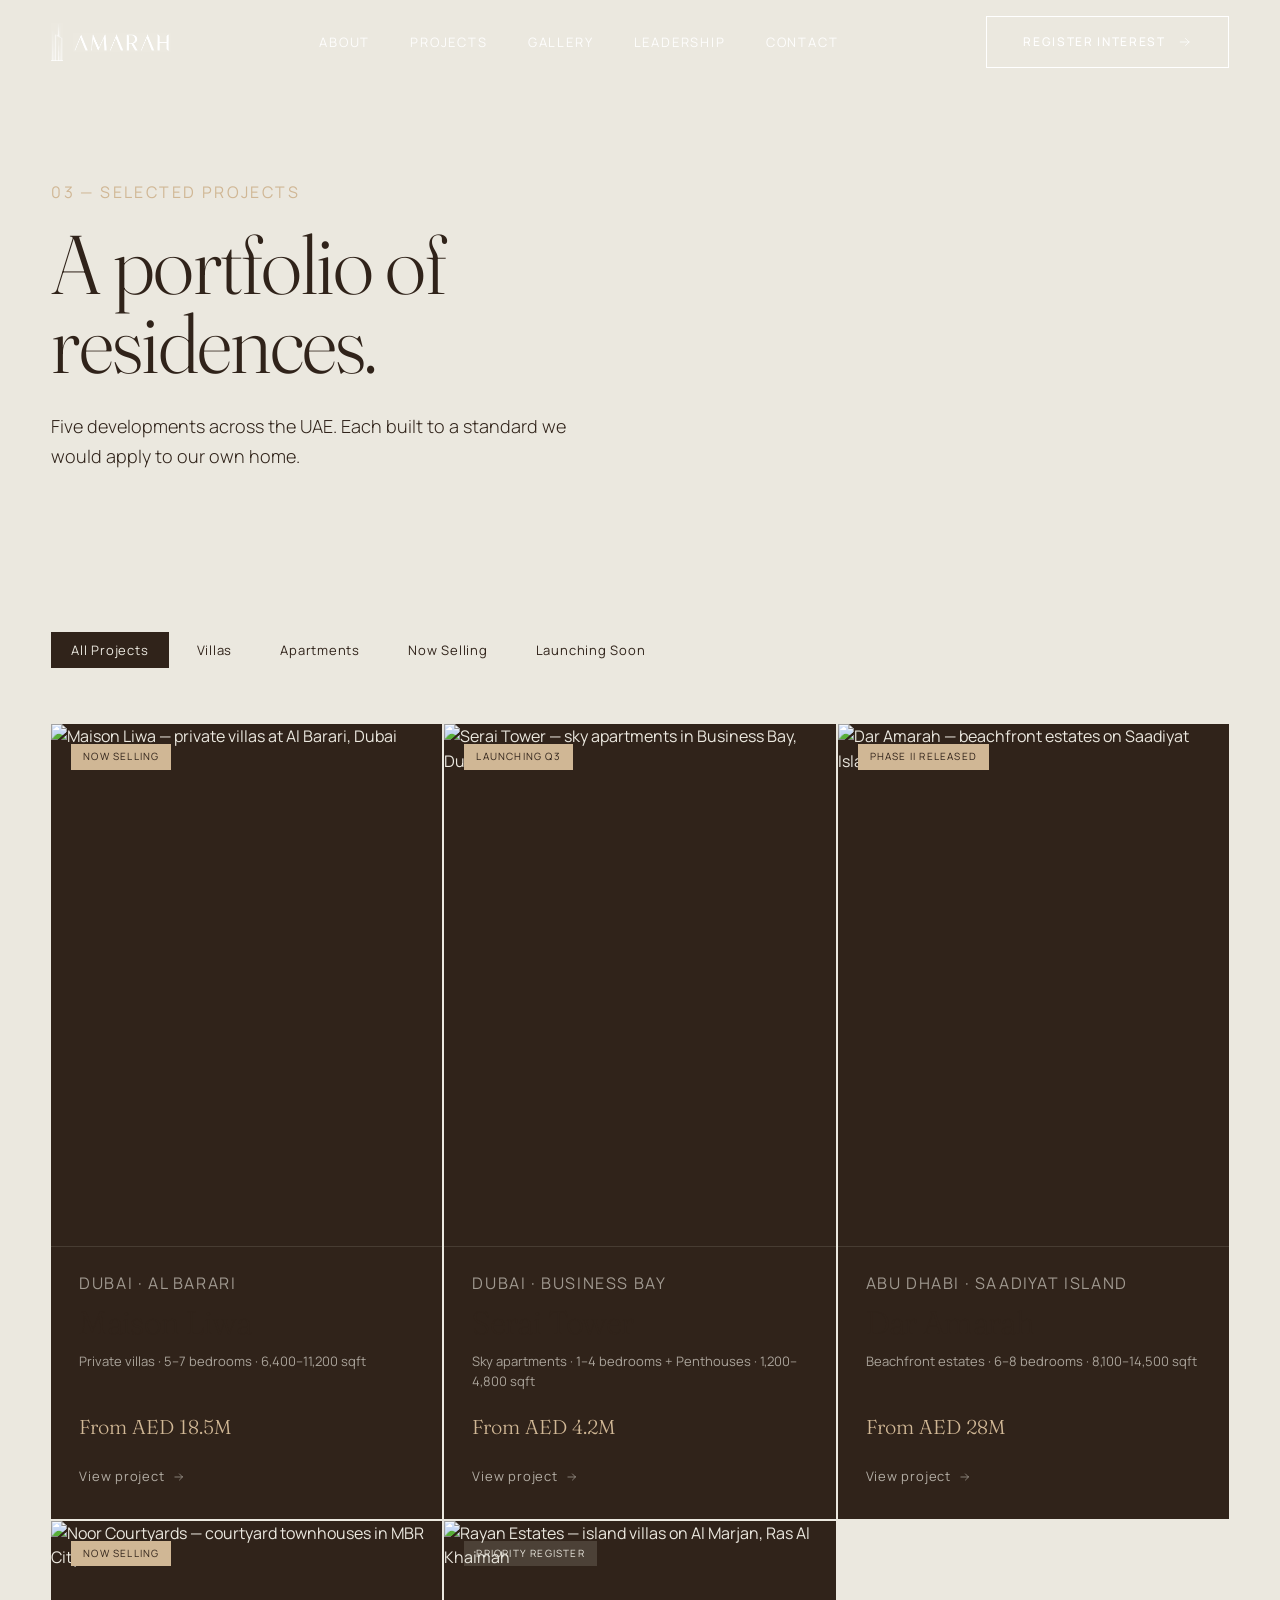
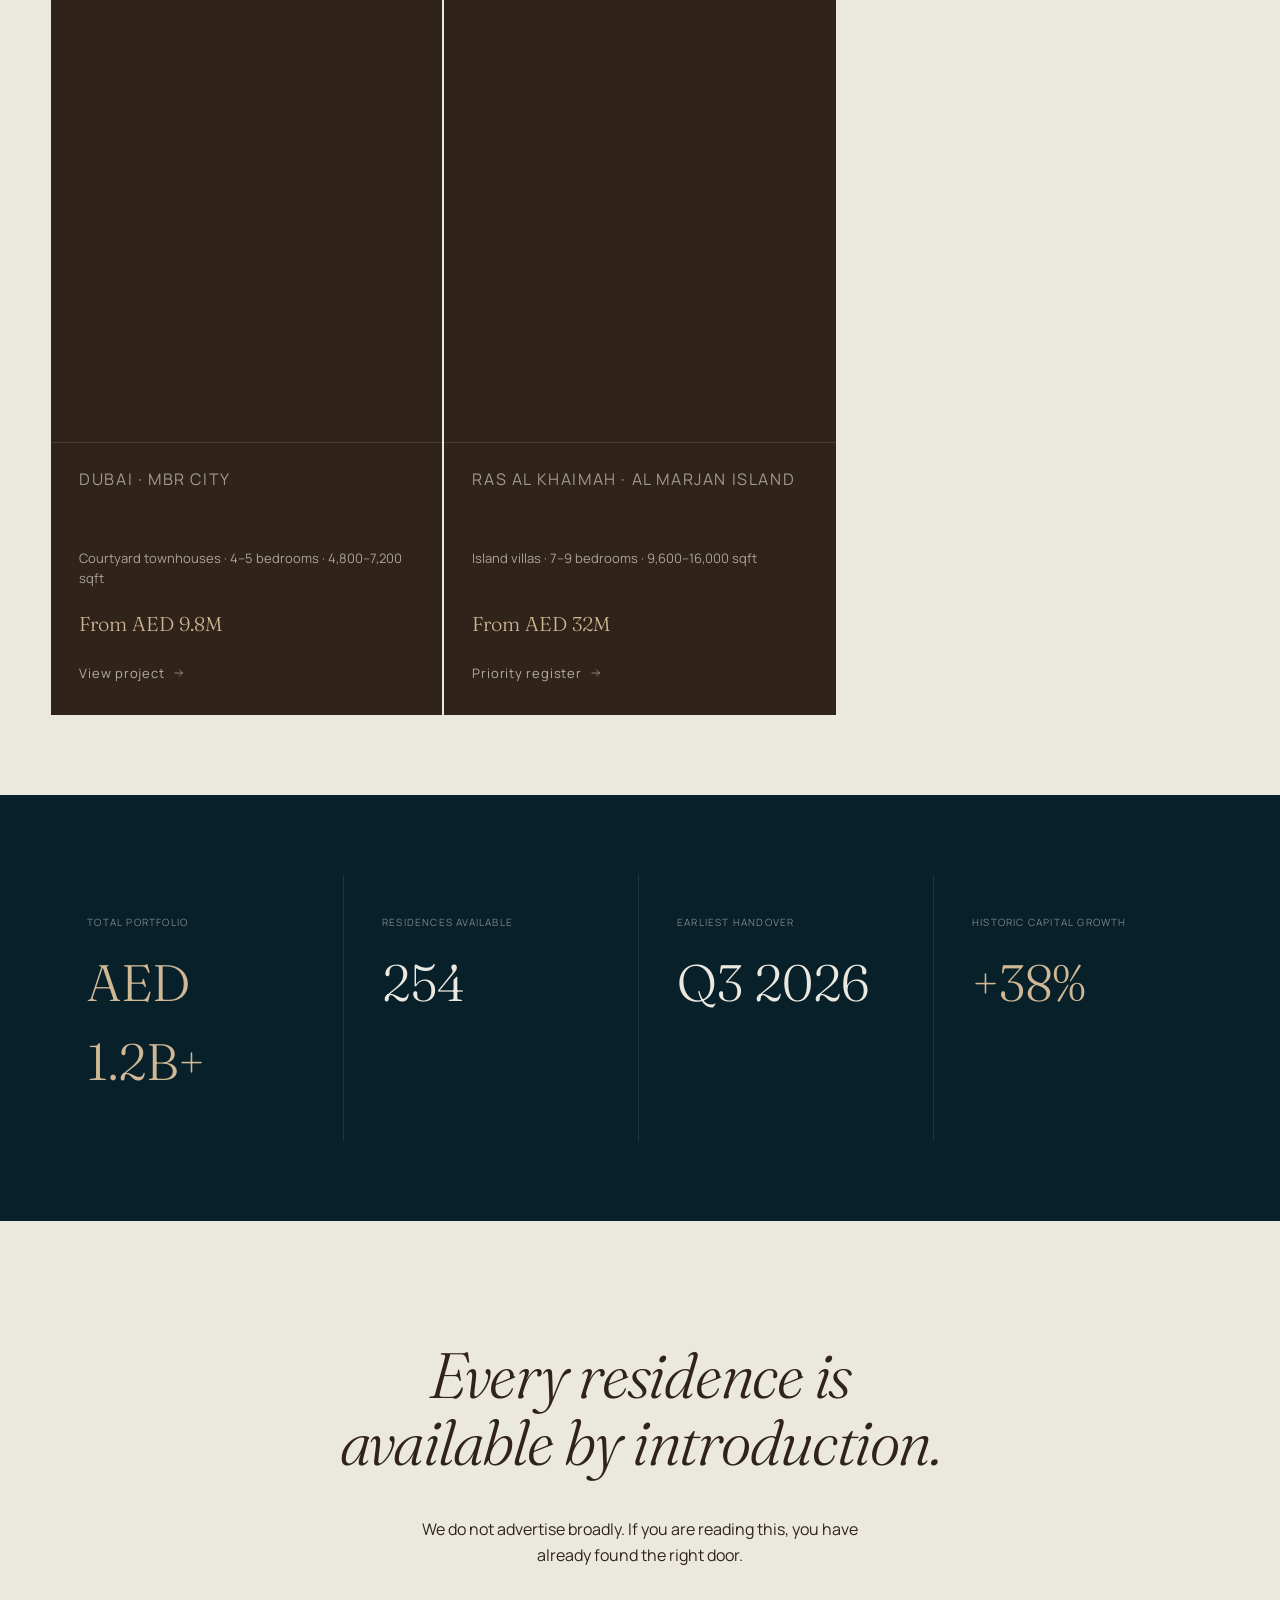
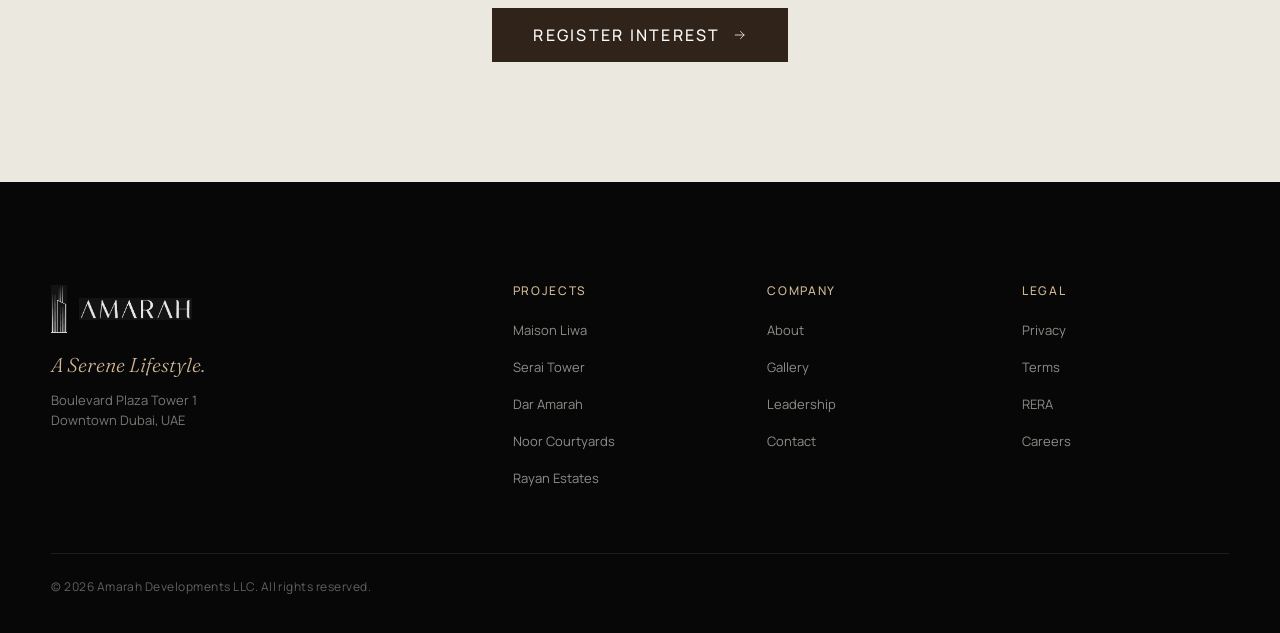
==== projects/index.html @ 8b0f295e "Convert to multi-page site with individual project detail pages - Navigation now links to dedicated " ====
<!doctype html>
<html lang="en">
<head>
<meta charset="utf-8" />
<meta name="viewport" content="width=device-width, initial-scale=1" />
<title>Projects — Amarah Developments | Dubai, UAE</title>
<meta name="description" content="Five landmark residential projects across Dubai, Abu Dhabi, and Ras Al Khaimah. Private villas, sky apartments, beachfront estates." />
<link rel="preconnect" href="https://fonts.googleapis.com">
<link rel="preconnect" href="https://fonts.gstatic.com" crossorigin>
<link href="https://fonts.googleapis.com/css2?family=Fraunces:ital,opsz,wght@0,9..144,300;0,9..144,400;1,9..144,300;1,9..144,400&family=Manrope:wght@300;400;500&display=swap" rel="stylesheet">
<link rel="icon" type="image/png" href="../assets/images/logo/mark.png">
<link rel="stylesheet" href="../css/tokens.css" />
<link rel="stylesheet" href="../css/base.css" />
<link rel="stylesheet" href="../css/components.css" />
<link rel="stylesheet" href="../css/pages.css" />
</head>
<body>

<svg width="0" height="0" style="position:absolute" aria-hidden="true">
  <defs>
    <symbol id="i-arrow" viewBox="0 0 24 24">
      <path fill="none" stroke="currentColor" stroke-width="1.3" stroke-linecap="square" d="M4 12h15M13 6l6 6-6 6"/>
    </symbol>
  </defs>
</svg>

<header class="nav is-scrolled" id="nav">
  <div class="container">
    <a href="../index.html" class="nav__brand" aria-label="Amarah — Home">
      <span class="nav__logo nav__logo--light">
        <img class="nav__logo-mark" src="../assets/images/logo/mark_white.png" alt="" aria-hidden="true">
        <img class="nav__logo-wordmark" src="../assets/images/logo/wordmark_white.png" alt="Amarah">
      </span>
      <span class="nav__logo nav__logo--dark">
        <img class="nav__logo-mark" src="../assets/images/logo/mark.png" alt="" aria-hidden="true">
        <img class="nav__logo-wordmark" src="../assets/images/logo/wordmark.png" alt="Amarah">
      </span>
    </a>
    <nav class="nav__links" aria-label="Primary navigation">
      <a href="../about.html">About</a>
      <a href="../projects/" aria-current="page">Projects</a>
      <a href="../gallery.html">Gallery</a>
      <a href="../leadership.html">Leadership</a>
      <a href="../contact.html">Contact</a>
    </nav>
    <a href="../contact.html" class="btn btn--ghost nav__cta">
      <span>Register Interest</span>
      <svg><use href="#i-arrow"/></svg>
    </a>
    <button class="nav__burger" aria-label="Open menu" aria-expanded="false">
      <span></span><span></span><span></span>
    </button>
    <div class="nav__mobile" aria-hidden="true">
      <a href="../about.html">About</a>
      <a href="../projects/">Projects</a>
      <a href="../gallery.html">Gallery</a>
      <a href="../leadership.html">Leadership</a>
      <a href="../contact.html">Register Interest</a>
    </div>
  </div>
</header>

<!-- Page Hero -->
<section class="page-hero">
  <div class="container">
    <span class="page-hero__eyebrow">03 — Selected Projects</span>
    <h1 class="page-hero__title">A portfolio of<br/>residences.</h1>
    <p class="page-hero__sub">Five developments across the UAE. Each built to a standard we would apply to our own home.</p>
  </div>
</section>

<!-- Projects Grid -->
<section class="projects-list">
  <div class="container">
    <div class="projects-list__filters" role="group" aria-label="Filter projects">
      <button class="projects-list__filter-btn is-active" data-filter="all">All Projects</button>
      <button class="projects-list__filter-btn" data-filter="villa">Villas</button>
      <button class="projects-list__filter-btn" data-filter="apartment">Apartments</button>
      <button class="projects-list__filter-btn" data-filter="selling">Now Selling</button>
      <button class="projects-list__filter-btn" data-filter="launching">Launching Soon</button>
    </div>

    <div class="projects-grid">

      <a href="maison-liwa.html" class="project-thumb" data-type="villa" data-status="selling">
        <div class="project-thumb__media">
          <img src="https://images.unsplash.com/photo-1600596542815-ffad4c1539a9?auto=format&fit=crop&w=800&q=80"
               alt="Maison Liwa — private villas at Al Barari, Dubai" loading="lazy" />
          <div class="project-thumb__status">Now Selling</div>
        </div>
        <div class="project-thumb__body">
          <p class="project-thumb__location">Dubai · Al Barari</p>
          <h2 class="project-thumb__name">Maison Liwa</h2>
          <p class="project-thumb__type">Private villas · 5–7 bedrooms · 6,400–11,200 sqft</p>
          <p class="project-thumb__from">From AED 18.5M</p>
          <span class="project-thumb__link">View project <svg width="12" height="12"><use href="#i-arrow"/></svg></span>
        </div>
      </a>

      <a href="serai-tower.html" class="project-thumb" data-type="apartment" data-status="launching">
        <div class="project-thumb__media">
          <img src="https://images.unsplash.com/photo-1545324418-cc1a3fa10c00?auto=format&fit=crop&w=800&q=80"
               alt="Serai Tower — sky apartments in Business Bay, Dubai" loading="lazy" />
          <div class="project-thumb__status">Launching Q3</div>
        </div>
        <div class="project-thumb__body">
          <p class="project-thumb__location">Dubai · Business Bay</p>
          <h2 class="project-thumb__name">Serai Tower</h2>
          <p class="project-thumb__type">Sky apartments · 1–4 bedrooms + Penthouses · 1,200–4,800 sqft</p>
          <p class="project-thumb__from">From AED 4.2M</p>
          <span class="project-thumb__link">View project <svg width="12" height="12"><use href="#i-arrow"/></svg></span>
        </div>
      </a>

      <a href="dar-amarah.html" class="project-thumb" data-type="villa" data-status="selling">
        <div class="project-thumb__media">
          <img src="https://images.unsplash.com/photo-1613490493576-7fde63acd811?auto=format&fit=crop&w=800&q=80"
               alt="Dar Amarah — beachfront estates on Saadiyat Island, Abu Dhabi" loading="lazy" />
          <div class="project-thumb__status">Phase II Released</div>
        </div>
        <div class="project-thumb__body">
          <p class="project-thumb__location">Abu Dhabi · Saadiyat Island</p>
          <h2 class="project-thumb__name">Dar Amarah</h2>
          <p class="project-thumb__type">Beachfront estates · 6–8 bedrooms · 8,100–14,500 sqft</p>
          <p class="project-thumb__from">From AED 28M</p>
          <span class="project-thumb__link">View project <svg width="12" height="12"><use href="#i-arrow"/></svg></span>
        </div>
      </a>

      <a href="noor-courtyards.html" class="project-thumb" data-type="villa" data-status="selling">
        <div class="project-thumb__media">
          <img src="https://images.unsplash.com/photo-1600607687939-ce8a6c25118c?auto=format&fit=crop&w=800&q=80"
               alt="Noor Courtyards — courtyard townhouses in MBR City, Dubai" loading="lazy" />
          <div class="project-thumb__status">Now Selling</div>
        </div>
        <div class="project-thumb__body">
          <p class="project-thumb__location">Dubai · MBR City</p>
          <h2 class="project-thumb__name">Noor Courtyards</h2>
          <p class="project-thumb__type">Courtyard townhouses · 4–5 bedrooms · 4,800–7,200 sqft</p>
          <p class="project-thumb__from">From AED 9.8M</p>
          <span class="project-thumb__link">View project <svg width="12" height="12"><use href="#i-arrow"/></svg></span>
        </div>
      </a>

      <a href="rayan-estates.html" class="project-thumb" data-type="villa" data-status="launching">
        <div class="project-thumb__media">
          <img src="https://images.unsplash.com/photo-1582268611958-ebfd161ef9cf?auto=format&fit=crop&w=800&q=80"
               alt="Rayan Estates — island villas on Al Marjan, Ras Al Khaimah" loading="lazy" />
          <div class="project-thumb__status coming-soon">Priority Register</div>
        </div>
        <div class="project-thumb__body">
          <p class="project-thumb__location">Ras Al Khaimah · Al Marjan Island</p>
          <h2 class="project-thumb__name">Rayan Estates</h2>
          <p class="project-thumb__type">Island villas · 7–9 bedrooms · 9,600–16,000 sqft</p>
          <p class="project-thumb__from">From AED 32M</p>
          <span class="project-thumb__link">Priority register <svg width="12" height="12"><use href="#i-arrow"/></svg></span>
        </div>
      </a>

    </div>
  </div>
</section>

<!-- Metrics band -->
<section style="background:var(--amr-midnight-tide);padding:80px 0;color:var(--amr-chalk-dust);">
  <div class="container">
    <div style="display:grid;grid-template-columns:repeat(4,1fr);gap:2px;">
      <div style="padding:40px 36px;border-right:1px solid rgba(235,232,223,.1);">
        <div style="font-family:var(--font-sans);font-size:10px;letter-spacing:.12em;text-transform:uppercase;opacity:.5;margin-bottom:12px;">Total portfolio</div>
        <div style="font-family:var(--font-display);font-size:clamp(2.4rem,4vw,3.6rem);font-weight:300;color:var(--amr-ivory-husk);font-feature-settings:'ss01'">AED 1.2B+</div>
      </div>
      <div style="padding:40px 36px;border-right:1px solid rgba(235,232,223,.1);">
        <div style="font-family:var(--font-sans);font-size:10px;letter-spacing:.12em;text-transform:uppercase;opacity:.5;margin-bottom:12px;">Residences available</div>
        <div style="font-family:var(--font-display);font-size:clamp(2.4rem,4vw,3.6rem);font-weight:300;font-feature-settings:'ss01'">254</div>
      </div>
      <div style="padding:40px 36px;border-right:1px solid rgba(235,232,223,.1);">
        <div style="font-family:var(--font-sans);font-size:10px;letter-spacing:.12em;text-transform:uppercase;opacity:.5;margin-bottom:12px;">Earliest handover</div>
        <div style="font-family:var(--font-display);font-size:clamp(2.4rem,4vw,3.6rem);font-weight:300;font-feature-settings:'ss01'">Q3 2026</div>
      </div>
      <div style="padding:40px 36px;">
        <div style="font-family:var(--font-sans);font-size:10px;letter-spacing:.12em;text-transform:uppercase;opacity:.5;margin-bottom:12px;">Historic capital growth</div>
        <div style="font-family:var(--font-display);font-size:clamp(2.4rem,4vw,3.6rem);font-weight:300;color:var(--amr-ivory-husk);font-feature-settings:'ss01'">+38%</div>
      </div>
    </div>
  </div>
</section>

<!-- CTA -->
<section class="project-cta-band">
  <div class="container">
    <h2>Every residence is<br/>available by introduction.</h2>
    <p>We do not advertise broadly. If you are reading this, you have already found the right door.</p>
    <a href="../contact.html" class="btn btn--primary">
      <span>Register Interest</span>
      <svg><use href="#i-arrow"/></svg>
    </a>
  </div>
</section>

<footer class="footer">
  <div class="container">
    <div class="footer__grid footer__grid--multi">
      <div class="footer__brand-col">
        <div class="footer__brand">
          <a href="../index.html" aria-label="Amarah — Home">
            <span class="footer__logo-lockup">
              <img class="footer__logo-mark" src="../assets/images/logo/mark_white.png" alt="" aria-hidden="true">
              <img class="footer__logo-wordmark" src="../assets/images/logo/wordmark_white.png" alt="Amarah">
            </span>
          </a>
        </div>
        <p class="footer__tag">A Serene Lifestyle.</p>
        <p class="footer__addr">Boulevard Plaza Tower 1<br>Downtown Dubai, UAE</p>
      </div>
      <div class="footer__links-col">
        <h4>Projects</h4>
        <ul>
          <li><a href="maison-liwa.html">Maison Liwa</a></li>
          <li><a href="serai-tower.html">Serai Tower</a></li>
          <li><a href="dar-amarah.html">Dar Amarah</a></li>
          <li><a href="noor-courtyards.html">Noor Courtyards</a></li>
          <li><a href="rayan-estates.html">Rayan Estates</a></li>
        </ul>
      </div>
      <div class="footer__links-col">
        <h4>Company</h4>
        <ul>
          <li><a href="../about.html">About</a></li>
          <li><a href="../gallery.html">Gallery</a></li>
          <li><a href="../leadership.html">Leadership</a></li>
          <li><a href="../contact.html">Contact</a></li>
        </ul>
      </div>
      <div class="footer__links-col">
        <h4>Legal</h4>
        <ul>
          <li><a href="#">Privacy</a></li>
          <li><a href="#">Terms</a></li>
          <li><a href="#">RERA</a></li>
          <li><a href="#">Careers</a></li>
        </ul>
      </div>
    </div>
    <div class="footer__base">
      <span>© <span data-year></span> Amarah Developments LLC. All rights reserved.</span>
    </div>
  </div>
</footer>

<script src="../js/main.js"></script>
<script>
  // Projects filter
  const filterBtns = document.querySelectorAll('.projects-list__filter-btn');
  const thumbs = document.querySelectorAll('.project-thumb');
  filterBtns.forEach(btn => {
    btn.addEventListener('click', () => {
      filterBtns.forEach(b => b.classList.remove('is-active'));
      btn.classList.add('is-active');
      const f = btn.dataset.filter;
      thumbs.forEach(t => {
        if (f === 'all') { t.style.display = ''; return; }
        const match = t.dataset.type === f || t.dataset.status === f;
        t.style.display = match ? '' : 'none';
      });
    });
  });
  // Read URL params on load
  const params = new URLSearchParams(window.location.search);
  if (params.has('type') || params.has('project')) {
    const activeBtn = document.querySelector('[data-filter="all"]');
    if (activeBtn) activeBtn.classList.remove('is-active');
  }
</script>
</body>
</html>
---- css/tokens.css ----
/* =========================================================
   AMARAH — Design Tokens
   Source of truth: Brand Identity D2
   ========================================================= */

:root {
  /* ---------- Brand Colors (Primary Palette) ---------- */
  --amr-chalk-dust:   #ebe8df; /* soft cream */
  --amr-burnt-bark:   #30231a; /* deep earthy brown */
  --amr-ivory-husk:   #d0b795; /* warm champagne gold */

  /* ---------- Brand Colors (Secondary Palette) ---------- */
  --amr-midnight-tide:#08202a; /* deep teal-navy */
  --amr-obsidian:     #070707; /* near black */
  --amr-ivory-veil:   #fcfcfc; /* page white */

  /* ---------- Semantic ---------- */
  --color-bg:         var(--amr-ivory-veil);
  --color-bg-alt:     var(--amr-chalk-dust);
  --color-surface:    #ffffff;
  --color-ink:        var(--amr-burnt-bark);
  --color-ink-soft:   #5a483d;
  --color-ink-mute:   #8a7a6e;
  --color-accent:     var(--amr-ivory-husk);
  --color-accent-dk:  #a8906c;
  --color-deep:       var(--amr-midnight-tide);
  --color-line:       rgba(48, 35, 26, 0.12);
  --color-line-soft:  rgba(48, 35, 26, 0.06);

  /* ---------- Typography ---------- */
  --font-display: "Fraunces", Georgia, serif;
  --font-sans:    "Manrope", -apple-system, BlinkMacSystemFont, "Segoe UI", sans-serif;
  --font-mono:    "JetBrains Mono", ui-monospace, monospace;

  /* Scale (Major Third — 1.250) */
  --fs-12:  0.75rem;
  --fs-13:  0.8125rem;
  --fs-14:  0.875rem;
  --fs-16:  1rem;
  --fs-18:  1.125rem;
  --fs-20:  1.25rem;
  --fs-24:  1.5rem;
  --fs-28:  1.75rem;
  --fs-32:  2rem;
  --fs-40:  2.5rem;
  --fs-48:  3rem;
  --fs-56:  3.5rem;
  --fs-64:  4rem;
  --fs-80:  5rem;
  --fs-96:  6rem;
  --fs-112: 7rem;

  /* Weights */
  --fw-light: 300;
  --fw-regular: 400;
  --fw-medium: 500;
  --fw-semibold: 600;
  --fw-bold: 700;

  /* Line heights */
  --lh-tight: 1.05;
  --lh-snug:  1.2;
  --lh-base:  1.55;
  --lh-loose: 1.75;

  /* Letter spacing */
  --ls-tight: -0.02em;
  --ls-base: 0;
  --ls-wide: 0.04em;
  --ls-wider: 0.14em;
  --ls-widest: 0.22em;

  /* ---------- Spacing (8px grid) ---------- */
  --sp-1:  4px;
  --sp-2:  8px;
  --sp-3:  12px;
  --sp-4:  16px;
  --sp-5:  24px;
  --sp-6:  32px;
  --sp-7:  40px;
  --sp-8:  48px;
  --sp-9:  64px;
  --sp-10: 80px;
  --sp-11: 96px;
  --sp-12: 128px;
  --sp-13: 160px;
  --sp-14: 200px;

  /* ---------- Layout ---------- */
  --container-max: 1440px;
  --container-pad: clamp(24px, 4vw, 64px);
  --nav-h: 84px;

  /* ---------- Radii ---------- */
  --r-0: 0;
  --r-1: 2px;
  --r-2: 4px;
  --r-3: 8px;
  --r-pill: 999px;

  /* ---------- Shadows ---------- */
  --shadow-xs: 0 1px 2px rgba(8, 32, 42, 0.04);
  --shadow-sm: 0 2px 10px rgba(8, 32, 42, 0.06);
  --shadow-md: 0 10px 30px rgba(8, 32, 42, 0.08);
  --shadow-lg: 0 24px 60px rgba(8, 32, 42, 0.12);

  /* ---------- Motion ---------- */
  --ease-out-expo: cubic-bezier(0.16, 1, 0.3, 1);
  --ease-in-out:   cubic-bezier(0.65, 0, 0.35, 1);
  --dur-1: 180ms;
  --dur-2: 320ms;
  --dur-3: 520ms;
  --dur-4: 800ms;
  --dur-5: 1200ms;
}
---- css/base.css ----
/* =========================================================
   AMARAH — Base & Typography
   ========================================================= */

*,
*::before,
*::after {
  box-sizing: border-box;
}

html {
  -webkit-text-size-adjust: 100%;
  -moz-text-size-adjust: 100%;
  text-size-adjust: 100%;
  scroll-behavior: smooth;
}

@media (prefers-reduced-motion: reduce) {
  html { scroll-behavior: auto; }
  *, *::before, *::after {
    animation-duration: 0.01ms !important;
    animation-iteration-count: 1 !important;
    transition-duration: 0.01ms !important;
    scroll-behavior: auto !important;
  }
}

body {
  margin: 0;
  font-family: var(--font-sans);
  font-weight: var(--fw-regular);
  font-size: var(--fs-16);
  line-height: var(--lh-base);
  color: var(--color-ink);
  background: var(--color-bg);
  -webkit-font-smoothing: antialiased;
  -moz-osx-font-smoothing: grayscale;
  text-rendering: optimizeLegibility;
  overflow-x: hidden;
}

img, svg, video {
  display: block;
  max-width: 100%;
  height: auto;
}

button {
  font: inherit;
  color: inherit;
  background: none;
  border: 0;
  cursor: pointer;
}

a {
  color: inherit;
  text-decoration: none;
  transition: color var(--dur-1) var(--ease-out-expo);
}

ul, ol {
  margin: 0;
  padding: 0;
  list-style: none;
}

p { margin: 0 0 1em; }
p:last-child { margin-bottom: 0; }

/* ---------- Headings ---------- */
h1, h2, h3, h4, h5, h6 {
  margin: 0;
  font-family: var(--font-display);
  font-weight: var(--fw-light);
  line-height: var(--lh-tight);
  letter-spacing: var(--ls-tight);
  color: var(--color-ink);
}

.display-1 {
  font-size: clamp(var(--fs-56), 9vw, var(--fs-112));
  font-weight: var(--fw-light);
  letter-spacing: -0.025em;
}
.display-2 {
  font-size: clamp(var(--fs-40), 6vw, var(--fs-80));
  font-weight: var(--fw-light);
}
.display-3 {
  font-size: clamp(var(--fs-32), 4.5vw, var(--fs-56));
}
.display-4 {
  font-size: clamp(var(--fs-24), 3vw, var(--fs-40));
}

/* ---------- Eyebrow ---------- */
.eyebrow {
  display: inline-flex;
  align-items: center;
  gap: 12px;
  font-family: var(--font-sans);
  font-size: var(--fs-12);
  font-weight: var(--fw-medium);
  line-height: 1;
  text-transform: uppercase;
  letter-spacing: var(--ls-widest);
  color: var(--color-ink-soft);
}
.eyebrow::before {
  content: "";
  width: 36px;
  height: 1px;
  background: var(--color-accent-dk);
}

/* ---------- Lead paragraph ---------- */
.lead {
  font-size: clamp(var(--fs-16), 1.4vw, var(--fs-20));
  line-height: var(--lh-loose);
  color: var(--color-ink-soft);
  max-width: 60ch;
}

/* ---------- Container & sections ---------- */
.container {
  width: 100%;
  max-width: var(--container-max);
  margin: 0 auto;
  padding-inline: var(--container-pad);
}

section {
  position: relative;
}

.section-pad {
  padding-block: clamp(80px, 10vw, 160px);
}
.section-pad-sm {
  padding-block: clamp(56px, 6vw, 96px);
}

/* ---------- Utility ---------- */
.sr-only {
  position: absolute;
  width: 1px; height: 1px;
  padding: 0; margin: -1px;
  overflow: hidden; clip: rect(0 0 0 0);
  white-space: nowrap; border: 0;
}

.text-center { text-align: center; }
.hidden { display: none !important; }

::selection {
  background: var(--amr-burnt-bark);
  color: var(--amr-ivory-veil);
}

/* ---------- Reveal on scroll ---------- */
[data-reveal] {
  opacity: 0;
  transform: translateY(32px);
  transition: opacity var(--dur-4) var(--ease-out-expo),
              transform var(--dur-4) var(--ease-out-expo);
}
[data-reveal].is-revealed {
  opacity: 1;
  transform: translateY(0);
}
[data-reveal][data-delay="1"] { transition-delay: 80ms; }
[data-reveal][data-delay="2"] { transition-delay: 160ms; }
[data-reveal][data-delay="3"] { transition-delay: 240ms; }
[data-reveal][data-delay="4"] { transition-delay: 320ms; }
---- css/components.css ----
/* =========================================================
   AMARAH — Components
   ========================================================= */

/* ---------- Top announcement strip ---------- */
.top-strip {
  background: var(--amr-midnight-tide);
  color: var(--amr-chalk-dust);
  font-size: var(--fs-12);
  letter-spacing: var(--ls-wider);
  text-transform: uppercase;
}
.top-strip .container {
  display: flex;
  align-items: center;
  justify-content: space-between;
  height: 36px;
}
.top-strip a { color: inherit; opacity: 0.85; }
.top-strip a:hover { opacity: 1; }
.top-strip__links { display: flex; gap: 28px; }

/* ---------- Navigation ---------- */
.nav {
  position: fixed;
  inset: 0 0 auto 0;
  z-index: 100;
  background: transparent;
  transition: background var(--dur-2) var(--ease-out-expo),
              box-shadow var(--dur-2) var(--ease-out-expo),
              color var(--dur-2) var(--ease-out-expo),
              border-color var(--dur-2) var(--ease-out-expo);
  border-bottom: 1px solid transparent;
  color: #ffffff;
}
.nav .container {
  display: flex;
  align-items: center;
  justify-content: space-between;
  height: var(--nav-h);
  gap: 40px;
}
.nav__brand {
  display: flex;
  align-items: center;
  gap: 14px;
  color: inherit;
}
.nav__logo {
  display: flex;
  align-items: center;
  gap: 10px;
}
.nav__logo-mark {
  height: 38px;
  width: auto;
}
.nav__logo-wordmark {
  height: 19px;
  width: auto;
}
.nav__logo--dark  { display: none; }
.nav__logo--light { display: flex; }
.nav.is-scrolled .nav__logo--light { display: none; }
.nav.is-scrolled .nav__logo--dark  { display: flex; }
.nav__links {
  display: flex;
  gap: 40px;
  align-items: center;
  font-size: var(--fs-13);
  letter-spacing: var(--ls-wider);
  text-transform: uppercase;
}
.nav__links a {
  position: relative;
  padding: 8px 0;
  opacity: 0.92;
}
.nav__links a::after {
  content: "";
  position: absolute;
  left: 0; right: 100%;
  bottom: 0;
  height: 1px;
  background: currentColor;
  transition: right var(--dur-2) var(--ease-out-expo);
}
.nav__links a:hover { opacity: 1; }
.nav__links a:hover::after { right: 0; }
.nav__cta {
  display: inline-flex;
  align-items: center;
  gap: 10px;
}

/* Scrolled nav state */
.nav.is-scrolled {
  background: rgba(252, 252, 252, 0.96);
  backdrop-filter: saturate(140%) blur(14px);
  -webkit-backdrop-filter: saturate(140%) blur(14px);
  color: var(--color-ink);
  border-bottom-color: var(--color-line);
  box-shadow: var(--shadow-xs);
}

/* Mobile menu panel is hidden on desktop */
.nav__mobile { display: none; }

/* Mobile nav toggle */
.nav__burger {
  display: none;
  width: 44px;
  height: 44px;
  position: relative;
}
.nav__burger span {
  position: absolute;
  left: 10px; right: 10px;
  height: 1px;
  background: currentColor;
  transition: transform var(--dur-2) var(--ease-out-expo),
              opacity var(--dur-1);
}
.nav__burger span:nth-child(1) { top: 16px; }
.nav__burger span:nth-child(2) { top: 22px; }
.nav__burger span:nth-child(3) { top: 28px; }
.nav.is-open .nav__burger span:nth-child(1) { transform: translateY(6px) rotate(45deg); }
.nav.is-open .nav__burger span:nth-child(2) { opacity: 0; }
.nav.is-open .nav__burger span:nth-child(3) { transform: translateY(-6px) rotate(-45deg); }

/* ---------- Buttons ---------- */
.btn {
  display: inline-flex;
  align-items: center;
  justify-content: center;
  gap: 12px;
  padding: 18px 36px;
  font-family: var(--font-sans);
  font-size: var(--fs-12);
  font-weight: var(--fw-medium);
  letter-spacing: var(--ls-wider);
  text-transform: uppercase;
  line-height: 1;
  border: 1px solid transparent;
  border-radius: var(--r-0);
  cursor: pointer;
  transition: all var(--dur-2) var(--ease-out-expo);
  white-space: nowrap;
}
.btn svg { width: 14px; height: 14px; transition: transform var(--dur-2) var(--ease-out-expo); }
.btn:hover svg { transform: translateX(4px); }

.btn--primary {
  background: var(--color-ink);
  color: var(--amr-ivory-veil);
  border-color: var(--color-ink);
}
.btn--primary:hover {
  background: var(--amr-midnight-tide);
  border-color: var(--amr-midnight-tide);
}

.btn--ghost {
  background: transparent;
  color: currentColor;
  border-color: currentColor;
}
.btn--ghost:hover {
  background: currentColor;
}
.btn--ghost:hover span { color: var(--color-bg); }
.btn--ghost:hover svg { color: var(--color-bg); }

.btn--link {
  padding: 0;
  background: transparent;
  color: var(--color-ink);
  border: 0;
  border-bottom: 1px solid var(--color-accent-dk);
  padding-bottom: 8px;
  border-radius: 0;
}
.btn--link:hover { color: var(--color-accent-dk); }

/* ---------- Section header ---------- */
.section-header {
  display: grid;
  grid-template-columns: 1fr;
  gap: 24px;
  max-width: 980px;
  margin-bottom: clamp(48px, 6vw, 96px);
}
.section-header__title {
  font-family: var(--font-display);
  font-size: clamp(var(--fs-40), 5vw, var(--fs-80));
  font-weight: var(--fw-light);
  line-height: 1.02;
  letter-spacing: -0.02em;
  margin-top: 12px;
}
.section-header__title em {
  font-style: italic;
  font-weight: var(--fw-light);
  color: var(--color-accent-dk);
}

/* ---------- Cards ---------- */
.card {
  position: relative;
  background: var(--color-surface);
  overflow: hidden;
  transition: transform var(--dur-3) var(--ease-out-expo);
}
.card__media {
  position: relative;
  overflow: hidden;
  aspect-ratio: 4 / 5;
}
.card__media img {
  width: 100%;
  height: 100%;
  object-fit: cover;
  transition: transform var(--dur-5) var(--ease-out-expo);
}
.card:hover .card__media img { transform: scale(1.05); }
.card__body {
  padding: 32px 0 0;
}
.card__eyebrow {
  font-size: var(--fs-12);
  text-transform: uppercase;
  letter-spacing: var(--ls-wider);
  color: var(--color-ink-mute);
  margin-bottom: 12px;
}
.card__title {
  font-family: var(--font-display);
  font-size: var(--fs-32);
  font-weight: var(--fw-light);
  line-height: 1.1;
  margin-bottom: 12px;
}
.card__desc {
  color: var(--color-ink-soft);
  font-size: var(--fs-14);
  line-height: var(--lh-loose);
  margin-bottom: 20px;
}
.card__link {
  display: inline-flex;
  align-items: center;
  gap: 10px;
  font-size: var(--fs-12);
  letter-spacing: var(--ls-wider);
  text-transform: uppercase;
  color: var(--color-ink);
  padding-bottom: 4px;
  border-bottom: 1px solid var(--color-accent-dk);
}
.card__link svg {
  width: 12px; height: 12px;
  transition: transform var(--dur-2) var(--ease-out-expo);
}
.card:hover .card__link svg { transform: translateX(4px); }

/* ---------- Form controls ---------- */
.field {
  display: flex;
  flex-direction: column;
  gap: 8px;
}
.field label {
  font-size: var(--fs-12);
  letter-spacing: var(--ls-wider);
  text-transform: uppercase;
  color: var(--color-ink-soft);
}
.field input,
.field select,
.field textarea {
  width: 100%;
  padding: 16px 0;
  font-family: var(--font-sans);
  font-size: var(--fs-16);
  color: var(--color-ink);
  background: transparent;
  border: 0;
  border-bottom: 1px solid var(--color-line);
  border-radius: 0;
  outline: none;
  transition: border-color var(--dur-1);
}
.field input:focus,
.field select:focus,
.field textarea:focus { border-bottom-color: var(--color-ink); }
.field textarea { resize: vertical; min-height: 120px; }

/* ---------- Divider ---------- */
.divider {
  height: 1px;
  width: 100%;
  background: var(--color-line);
  border: 0;
  margin: 0;
}

/* ---------- Subtle number marker ---------- */
.num {
  font-family: var(--font-display);
  font-size: var(--fs-14);
  font-style: italic;
  color: var(--color-accent-dk);
  margin-right: 8px;
}
---- css/pages.css ----
/* =========================================================
   AMARAH — Page Sections
   ========================================================= */

/* ---------- Section label ("01 — About" treatment) ---------- */
.section-label {
  display: inline-block;
  font-family: var(--font-sans);
  font-size: var(--fs-12);
  font-weight: var(--fw-medium);
  letter-spacing: var(--ls-widest);
  text-transform: uppercase;
  color: var(--color-ink-mute);
  margin-bottom: 28px;
}

/* ---------- HERO ---------- */
.hero {
  position: relative;
  height: 100vh;
  min-height: 640px;
  color: #ffffff;
  /* overflow: visible so the filter dropdowns can escape below the hero */
  isolation: isolate;
}
.hero__media {
  position: absolute;
  inset: 0;
  z-index: -2;
  overflow: hidden; /* contains the heroZoom scale animation */
}
.hero__media img {
  width: 100%;
  height: 100%;
  object-fit: cover;
  object-position: center 55%;
  animation: heroZoom 18s ease-out forwards;
}
@keyframes heroZoom {
  from { transform: scale(1.05); }
  to   { transform: scale(1.0); }
}
.hero__scrim {
  position: absolute;
  inset: 0;
  z-index: -1;
  background:
    linear-gradient(100deg,
      rgba(7, 7, 7, 0.82) 0%,
      rgba(7, 7, 7, 0.55) 28%,
      rgba(7, 7, 7, 0.22) 55%,
      rgba(7, 7, 7, 0.00) 78%),
    linear-gradient(180deg,
      rgba(7, 7, 7, 0.50) 0%,
      rgba(7, 7, 7, 0.08) 30%,
      rgba(7, 7, 7, 0.00) 50%,
      rgba(7, 7, 7, 0.40) 85%,
      rgba(7, 7, 7, 0.82) 100%);
}
.hero__inner {
  position: relative;
  height: 100%;
  display: flex;
  flex-direction: column;
  justify-content: flex-end;
  padding-top: var(--nav-h);
  /* leave room above the filter bar */
  padding-bottom: calc(76px + clamp(40px, 6vh, 80px));
}
.hero__content {
  max-width: 900px;
}
.hero__eyebrow {
  display: block;
  font-family: var(--font-sans);
  font-size: var(--fs-12);
  font-weight: var(--fw-medium);
  letter-spacing: var(--ls-widest);
  text-transform: uppercase;
  color: rgba(255,255,255,0.78);
  margin-bottom: 28px;
  animation: heroFade 0.7s cubic-bezier(0.22, 1, 0.36, 1) 1.4s both;
}
.hero__title {
  font-family: var(--font-display);
  font-weight: var(--fw-light);
  font-size: clamp(var(--fs-56), 8.5vw, 10rem);
  line-height: 0.95;
  letter-spacing: -0.03em;
  color: #ffffff;
  margin-bottom: 32px;
  font-feature-settings: "ss01";
}
.hero__word {
  display: inline-block;
  animation: wordReveal 0.9s cubic-bezier(0.22, 1, 0.36, 1) both;
  animation-delay: calc(var(--i) * 80ms);
}
.hero__sub {
  font-size: clamp(var(--fs-16), 1.4vw, var(--fs-20));
  line-height: 1.65;
  color: rgba(255,255,255,0.82);
  max-width: 520px;
  margin-bottom: 48px;
  animation: heroFade 0.7s cubic-bezier(0.22, 1, 0.36, 1) 1.6s both;
}
.hero__ctas {
  display: flex;
  gap: 16px;
  flex-wrap: wrap;
  animation: heroFade 0.7s cubic-bezier(0.22, 1, 0.36, 1) 1.8s both;
}
.hero__scroll {
  position: absolute;
  left: 50%;
  bottom: 28px;
  transform: translateX(-50%);
  display: flex;
  flex-direction: column;
  align-items: center;
  gap: 10px;
  font-family: var(--font-sans);
  font-size: 10px;
  letter-spacing: var(--ls-widest);
  text-transform: uppercase;
  color: rgba(255,255,255,0.55);
}
.hero__scroll-line {
  width: 1px;
  height: 52px;
  background: rgba(255,255,255,0.2);
  overflow: hidden;
  position: relative;
}
.hero__scroll-line::after {
  content: "";
  position: absolute;
  inset: 0;
  background: #ffffff;
  transform: translateY(-100%);
  animation: scrollPulse 2.6s var(--ease-in-out) infinite;
}

@keyframes wordReveal {
  from { opacity: 0; transform: translateY(28px); }
  to   { opacity: 1; transform: translateY(0); }
}
@keyframes heroFade {
  from { opacity: 0; transform: translateY(18px); }
  to   { opacity: 1; transform: translateY(0); }
}
@keyframes scrollPulse {
  0%     { transform: translateY(-100%); }
  60%,100% { transform: translateY(100%); }
}

/* ---------- FILTER BAR ---------- */
.filter-outer {
  position: absolute;
  bottom: 0;
  left: 50%;
  transform: translateX(-50%);
  width: 100%;
  max-width: var(--container-max);
  z-index: 50;
  padding-inline: var(--container-pad);
  box-sizing: border-box;
}

.filter-bar {
  display: flex;
  align-items: stretch;
  background: rgba(252, 252, 252, 0.97);
  backdrop-filter: saturate(160%) blur(18px);
  -webkit-backdrop-filter: saturate(160%) blur(18px);
  box-shadow:
    0 -1px 0 rgba(255,255,255,0.3) inset,
    0 16px 64px rgba(7, 7, 7, 0.28);
}

/* Each filter cell */
.filter-item {
  position: relative;
  flex: 1;
  min-width: 0;
}

.filter-btn {
  width: 100%;
  height: 76px;
  display: flex;
  align-items: center;
  gap: 0;
  padding-inline: clamp(18px, 2.5vw, 32px);
  cursor: pointer;
  background: transparent;
  border: 0;
  font-family: var(--font-sans);
  color: var(--amr-burnt-bark);
  text-align: start;
  transition: background var(--dur-1) var(--ease-out-expo);
  position: relative;
}
.filter-btn:hover {
  background: rgba(48, 35, 26, 0.04);
}
.filter-item.is-open .filter-btn {
  background: rgba(48, 35, 26, 0.06);
}

/* Two-line layout: label above, value below */
.filter-btn-text {
  display: flex;
  flex-direction: column;
  gap: 3px;
  flex: 1;
  min-width: 0;
}
.filter-label {
  font-size: 10px;
  font-weight: var(--fw-medium);
  letter-spacing: var(--ls-widest);
  text-transform: uppercase;
  color: var(--color-ink-mute);
  white-space: nowrap;
}
.filter-value {
  font-family: var(--font-display);
  font-size: var(--fs-16);
  font-weight: var(--fw-light);
  color: var(--amr-burnt-bark);
  white-space: nowrap;
  overflow: hidden;
  text-overflow: ellipsis;
  font-feature-settings: "ss01";
}

.filter-chevron {
  width: 10px;
  height: 10px;
  flex-shrink: 0;
  margin-inline-start: 12px;
  color: var(--color-ink-mute);
  transition: transform var(--dur-2) var(--ease-out-expo);
}
.filter-item.is-open .filter-chevron {
  transform: rotate(180deg);
}

/* Separator lines between filters */
.filter-sep {
  width: 1px;
  background: var(--color-line);
  align-self: stretch;
  flex-shrink: 0;
  margin-block: 16px;
}

/* Dropdown list */
.filter-dropdown {
  position: absolute;
  bottom: calc(100% + 4px); /* opens UPWARD so it stays within the hero */
  left: 0;
  min-width: 220px;
  background: var(--amr-ivory-veil);
  box-shadow:
    0 -8px 40px rgba(7,7,7,0.14),
    0 0 0 1px var(--color-line);
  z-index: 200;
  list-style: none;
  padding: 8px 0;
  margin: 0;
  /* hidden by default */
  opacity: 0;
  transform: translateY(8px);
  pointer-events: none;
  transition:
    opacity var(--dur-2) var(--ease-out-expo),
    transform var(--dur-2) var(--ease-out-expo);
}
.filter-item.is-open .filter-dropdown {
  opacity: 1;
  transform: translateY(0);
  pointer-events: auto;
}

.filter-dropdown li {
  padding: 13px 24px;
  font-family: var(--font-sans);
  font-size: var(--fs-14);
  color: var(--color-ink);
  cursor: pointer;
  transition: background var(--dur-1);
  white-space: nowrap;
}
.filter-dropdown li:hover {
  background: var(--amr-chalk-dust);
}
.filter-dropdown li.is-selected {
  color: var(--color-accent-dk);
  font-weight: var(--fw-medium);
}

/* Search / submit button */
.filter-search-btn {
  display: inline-flex;
  align-items: center;
  gap: 12px;
  padding-inline: clamp(24px, 3vw, 44px);
  height: 76px;
  background: var(--amr-burnt-bark);
  color: var(--amr-chalk-dust);
  font-family: var(--font-sans);
  font-size: 11px;
  font-weight: var(--fw-medium);
  letter-spacing: var(--ls-wider);
  text-transform: uppercase;
  border: 0;
  cursor: pointer;
  flex-shrink: 0;
  white-space: nowrap;
  transition: background var(--dur-2) var(--ease-out-expo);
}
.filter-search-btn:hover {
  background: var(--amr-midnight-tide);
}
.filter-search-btn svg {
  width: 14px;
  height: 14px;
  flex-shrink: 0;
  transition: transform var(--dur-2) var(--ease-out-expo);
}
.filter-search-btn:hover svg {
  transform: translateX(4px);
}

/* Focus visible ring for keyboard users */
.filter-btn:focus-visible,
.filter-search-btn:focus-visible {
  outline: 2px solid var(--amr-ivory-husk);
  outline-offset: -2px;
}

/* ---------- MARQUEE ---------- */
.marquee {
  border-block: 1px solid var(--color-line);
  overflow: hidden;
  padding: 24px 0;
  background: var(--color-bg);
}
.marquee__track {
  display: flex;
  gap: 72px;
  align-items: center;
  white-space: nowrap;
  animation: marquee 48s linear infinite;
  font-family: var(--font-display);
  font-size: clamp(var(--fs-20), 2.5vw, var(--fs-32));
  font-weight: var(--fw-light);
  color: var(--color-ink);
}
.marquee__track span {
  display: inline-flex;
  align-items: center;
  gap: 72px;
}
.marquee__dot {
  display: inline-block;
  width: 5px;
  height: 5px;
  border-radius: 50%;
  background: var(--color-accent-dk);
}
@keyframes marquee {
  from { transform: translateX(0); }
  to   { transform: translateX(-50%); }
}

/* ---------- §01 ABOUT ---------- */
.about {
  background: var(--color-bg);
}
.about .section-label {
  margin-bottom: 48px;
}
.about__grid {
  display: grid;
  grid-template-columns: 1.1fr 0.9fr;
  gap: clamp(48px, 7vw, 120px);
  align-items: start;
}
.about__text h2 {
  font-family: var(--font-display);
  font-size: clamp(var(--fs-32), 4vw, var(--fs-56));
  font-weight: var(--fw-light);
  line-height: 1.08;
  letter-spacing: -0.02em;
  margin-bottom: 28px;
  font-feature-settings: "ss01";
}
.about__text p {
  color: var(--color-ink-soft);
  font-size: var(--fs-16);
  line-height: var(--lh-loose);
  max-width: 56ch;
  margin-bottom: 18px;
}
.about__stats-grid {
  display: grid;
  grid-template-columns: 1fr 1fr;
  gap: 2px;
  background: var(--color-line);
  align-self: center;
}
.about__stat {
  background: var(--color-bg);
  padding: clamp(28px, 3.5vw, 48px);
  display: flex;
  flex-direction: column;
  gap: 10px;
}
.about__stat strong {
  display: block;
  font-family: var(--font-display);
  font-size: clamp(var(--fs-48), 5.5vw, var(--fs-80));
  font-weight: var(--fw-light);
  line-height: 1;
  color: var(--color-ink);
  letter-spacing: -0.02em;
  font-feature-settings: "ss01";
}
.about__stat strong sup {
  font-size: 0.5em;
  vertical-align: super;
  letter-spacing: 0;
}
.about__stat span {
  font-family: var(--font-sans);
  font-size: var(--fs-12);
  letter-spacing: var(--ls-wider);
  text-transform: uppercase;
  color: var(--color-ink-mute);
}

/* ---------- §02 PHILOSOPHY ---------- */
.philosophy {
  background: var(--amr-chalk-dust);
}
.philosophy__title {
  font-family: var(--font-display);
  font-size: clamp(var(--fs-32), 4.5vw, var(--fs-64));
  font-weight: var(--fw-light);
  line-height: 1.05;
  letter-spacing: -0.02em;
  margin-bottom: clamp(48px, 6vw, 96px);
  max-width: 16ch;
  font-feature-settings: "ss01";
}
.philosophy__pillars {
  display: grid;
  grid-template-columns: repeat(2, 1fr);
  gap: 2px;
  background: var(--color-line);
}
.philosophy__pillar {
  background: var(--amr-chalk-dust);
  padding: clamp(32px, 4vw, 64px);
}
.philosophy__numeral {
  font-family: var(--font-display);
  font-size: var(--fs-48);
  font-weight: var(--fw-light);
  font-style: italic;
  color: var(--color-accent-dk);
  line-height: 1;
  margin-bottom: 28px;
}
.philosophy__pillar-title {
  font-family: var(--font-display);
  font-size: clamp(var(--fs-20), 2vw, var(--fs-28));
  font-weight: var(--fw-light);
  line-height: 1.2;
  margin-bottom: 14px;
  color: var(--color-ink);
}
.philosophy__pillar-body {
  color: var(--color-ink-soft);
  font-size: var(--fs-14);
  line-height: var(--lh-loose);
  max-width: 42ch;
}

/* ---------- §03 PROJECTS (horizontal scroll) ---------- */
.projects-scroll-section {
  height: calc(100vh + 2000px);
  background: var(--color-bg);
}
.projects-scroll-sticky {
  position: sticky;
  top: 0;
  height: 100vh;
  overflow: hidden;
  display: flex;
  flex-direction: column;
  padding-top: var(--nav-h);
}
.projects-scroll-header {
  padding-block: clamp(32px, 4vw, 56px) 20px;
  flex-shrink: 0;
}
.projects-scroll-title {
  font-family: var(--font-display);
  font-size: clamp(var(--fs-32), 4.5vw, var(--fs-64));
  font-weight: var(--fw-light);
  line-height: 1.05;
  letter-spacing: -0.02em;
  font-feature-settings: "ss01";
  margin-top: 8px;
}
.projects-rail {
  flex: 1;
  display: flex;
  align-items: center;
  gap: clamp(24px, 3vw, 48px);
  padding-inline: var(--container-pad);
  padding-bottom: 32px;
  will-change: transform;
  overflow: visible;
}

/* Project card */
.project-card {
  flex-shrink: 0;
  width: clamp(280px, 28vw, 380px);
}
.project-card__media {
  aspect-ratio: 3 / 4;
  overflow: hidden;
  position: relative;
  margin-bottom: 20px;
}
.project-card__media img {
  width: 100%;
  height: 100%;
  object-fit: cover;
  transition: transform var(--dur-5) var(--ease-out-expo);
}
.project-card:hover .project-card__media img {
  transform: scale(1.04);
}
.project-card__status {
  position: absolute;
  top: 16px;
  left: 16px;
  padding: 8px 14px;
  background: var(--amr-ivory-husk);
  color: var(--amr-burnt-bark);
  font-family: var(--font-sans);
  font-size: 10px;
  font-weight: var(--fw-medium);
  letter-spacing: var(--ls-wider);
  text-transform: uppercase;
}
.project-card__status.coming-soon {
  background: var(--amr-chalk-dust);
}
.project-card__index {
  font-family: var(--font-sans);
  font-size: var(--fs-12);
  letter-spacing: var(--ls-wider);
  text-transform: uppercase;
  color: var(--color-ink-mute);
  margin-bottom: 6px;
}
.project-card__name {
  font-family: var(--font-display);
  font-size: clamp(var(--fs-28), 3vw, var(--fs-40));
  font-weight: var(--fw-light);
  line-height: 1.05;
  letter-spacing: -0.015em;
  margin-bottom: 6px;
  font-feature-settings: "ss01";
}
.project-card__location {
  font-family: var(--font-sans);
  font-size: var(--fs-13);
  color: var(--color-ink-soft);
  margin-bottom: 14px;
}
.project-card__meta {
  display: flex;
  gap: 20px;
  font-family: var(--font-sans);
  font-size: 10px;
  letter-spacing: var(--ls-wider);
  text-transform: uppercase;
  color: var(--color-ink-mute);
  padding-top: 14px;
  border-top: 1px solid var(--color-line);
  margin-bottom: 16px;
}
.project-card__link {
  display: inline-flex;
  align-items: center;
  gap: 8px;
  font-family: var(--font-sans);
  font-size: var(--fs-12);
  letter-spacing: var(--ls-wider);
  text-transform: uppercase;
  color: var(--color-ink);
  padding-bottom: 3px;
  border-bottom: 1px solid var(--color-accent-dk);
}
.project-card__link svg {
  transition: transform var(--dur-2) var(--ease-out-expo);
}
.project-card:hover .project-card__link svg {
  transform: translateX(4px);
}

/* ---------- §04 AMENITIES ---------- */
.amenities {
  background: var(--amr-midnight-tide);
  color: var(--amr-chalk-dust);
}
.amenities .section-label {
  color: var(--amr-ivory-husk);
}
.amenities__grid {
  display: grid;
  grid-template-columns: 1fr 1fr;
  gap: clamp(40px, 6vw, 100px);
  align-items: start;
  margin-top: 12px;
}
.amenities__intro h2 {
  font-family: var(--font-display);
  font-size: clamp(var(--fs-32), 4vw, var(--fs-56));
  font-weight: var(--fw-light);
  line-height: 1.05;
  letter-spacing: -0.02em;
  color: #ffffff;
  margin-bottom: 24px;
  font-feature-settings: "ss01";
}
.amenities__intro p {
  font-family: var(--font-sans);
  font-size: var(--fs-16);
  line-height: var(--lh-loose);
  color: rgba(235,232,223,0.75);
  max-width: 46ch;
}
.amenities__list {
  display: grid;
  grid-template-columns: 1fr 1fr;
  gap: 0;
  list-style: none;
  padding: 0;
  margin: 0;
  align-self: center;
}
.amenities__list li {
  font-family: var(--font-sans);
  font-size: var(--fs-14);
  font-weight: var(--fw-regular);
  color: var(--amr-chalk-dust);
  padding: 18px 0;
  border-bottom: 1px solid rgba(235,232,223,0.12);
  padding-inline-start: 20px;
  position: relative;
}
.amenities__list li::before {
  content: "";
  position: absolute;
  inset-inline-start: 0;
  top: 50%;
  transform: translateY(-50%);
  width: 8px;
  height: 1px;
  background: var(--amr-ivory-husk);
}

/* ---------- §05 GALLERY ---------- */
.gallery {
  background: var(--color-bg);
}
.gallery__title {
  font-family: var(--font-display);
  font-size: clamp(var(--fs-32), 4.5vw, var(--fs-56));
  font-weight: var(--fw-light);
  line-height: 1.05;
  letter-spacing: -0.02em;
  margin-bottom: clamp(40px, 5vw, 80px);
  font-feature-settings: "ss01";
}
.gallery__grid {
  display: grid;
  grid-template-columns: repeat(12, 1fr);
  gap: 12px;
  padding-inline: var(--container-pad);
  max-width: var(--container-max);
  margin: 0 auto;
}
.gallery__item {
  position: relative;
  overflow: hidden;
  display: block;
  cursor: pointer;
}
.gallery__item img {
  width: 100%;
  height: 100%;
  object-fit: cover;
  transition: transform var(--dur-5) var(--ease-out-expo);
}
.gallery__item:hover img { transform: scale(1.04); }
.gallery__item::after {
  content: "";
  position: absolute;
  inset: 0;
  background: rgba(7,7,7,0);
  transition: background var(--dur-3) var(--ease-out-expo);
}
.gallery__item:hover::after {
  background: rgba(7,7,7,0.12);
}
.gallery__item--large { grid-column: span 7; aspect-ratio: 7/5; }
.gallery__item--tall  { grid-column: span 5; aspect-ratio: 5/7; }
.gallery__item--wide  { grid-column: span 8; aspect-ratio: 8/5; }
.gallery__item--sq    { grid-column: span 4; aspect-ratio: 1/1; }
.gallery__caption {
  position: absolute;
  inset-inline-start: 20px;
  bottom: 16px;
  z-index: 1;
  font-family: var(--font-sans);
  font-size: 10px;
  letter-spacing: var(--ls-wider);
  text-transform: uppercase;
  color: rgba(255,255,255,0.95);
  padding: 5px 10px;
  background: rgba(7,7,7,0.5);
  backdrop-filter: blur(4px);
  opacity: 0;
  transform: translateY(6px);
  transition:
    opacity var(--dur-2) var(--ease-out-expo),
    transform var(--dur-2) var(--ease-out-expo);
}
.gallery__item:hover .gallery__caption {
  opacity: 1;
  transform: translateY(0);
}

/* ---------- §06 LEADERSHIP ---------- */
.leadership {
  background: var(--color-bg);
}
.leadership__title {
  font-family: var(--font-display);
  font-size: clamp(var(--fs-32), 4.5vw, var(--fs-56));
  font-weight: var(--fw-light);
  line-height: 1.05;
  letter-spacing: -0.02em;
  margin-bottom: clamp(48px, 6vw, 80px);
  font-feature-settings: "ss01";
}
.leadership__grid {
  display: grid;
  grid-template-columns: repeat(2, 1fr);
  gap: clamp(40px, 4vw, 64px) clamp(40px, 5vw, 80px);
}
.leadership-card__portrait {
  aspect-ratio: 4 / 5;
  overflow: hidden;
  margin-bottom: 20px;
  background: var(--amr-chalk-dust);
}
.leadership-card__portrait img {
  width: 100%;
  height: 100%;
  object-fit: cover;
  transition: transform var(--dur-5) var(--ease-out-expo);
}
.leadership-card:hover .leadership-card__portrait img {
  transform: scale(1.04);
}
.leadership-card__name {
  font-family: var(--font-display);
  font-size: clamp(var(--fs-24), 2.5vw, var(--fs-32));
  font-weight: var(--fw-light);
  line-height: 1.1;
  margin-bottom: 6px;
  font-feature-settings: "ss01";
}
.leadership-card__role {
  font-family: var(--font-sans);
  font-size: var(--fs-12);
  font-weight: var(--fw-medium);
  letter-spacing: var(--ls-wider);
  text-transform: uppercase;
  color: var(--color-accent-dk);
  margin-bottom: 12px;
}
.leadership-card__bio {
  font-family: var(--font-sans);
  font-size: var(--fs-14);
  line-height: var(--lh-loose);
  color: var(--color-ink-soft);
}

/* ---------- §07 PRESS ---------- */
.press {
  background: var(--amr-chalk-dust);
}
.press__heading {
  font-family: var(--font-display);
  font-size: clamp(var(--fs-32), 4vw, var(--fs-56));
  font-weight: var(--fw-light);
  line-height: 1.05;
  letter-spacing: -0.02em;
  margin-bottom: clamp(40px, 5vw, 72px);
  font-feature-settings: "ss01";
}
.press__grid {
  display: grid;
  grid-template-columns: repeat(2, 1fr);
  gap: 2px;
  background: var(--color-line);
  max-width: var(--container-max);
  margin: 0 auto;
}
.press__quote {
  background: var(--amr-chalk-dust);
  padding: clamp(40px, 5vw, 80px);
  margin: 0;
}
.press__text {
  font-family: var(--font-display);
  font-size: clamp(var(--fs-18), 1.8vw, var(--fs-28));
  font-weight: var(--fw-light);
  font-style: italic;
  line-height: 1.45;
  color: var(--color-ink);
  margin-bottom: 28px;
  font-feature-settings: "ss01";
}
.press__source {
  font-family: var(--font-sans);
  font-size: var(--fs-12);
  font-weight: var(--fw-medium);
  letter-spacing: var(--ls-wider);
  text-transform: uppercase;
  color: var(--color-ink-mute);
}
.press__year {
  font-family: var(--font-display);
  font-style: italic;
  color: var(--color-accent-dk);
  letter-spacing: 0;
  text-transform: none;
  margin-inline-start: 4px;
}

/* ---------- §08 CONTACT ---------- */
.contact {
  background: var(--color-bg);
}
.contact .section-label { margin-bottom: 20px; }
.contact__grid {
  display: grid;
  grid-template-columns: 1fr 1.1fr;
  gap: clamp(48px, 7vw, 120px);
  align-items: start;
}
.contact__info h2 {
  font-family: var(--font-display);
  font-size: clamp(var(--fs-40), 5vw, var(--fs-80));
  font-weight: var(--fw-light);
  line-height: 1.0;
  letter-spacing: -0.025em;
  margin-bottom: 24px;
  font-feature-settings: "ss01";
}
.contact__info h2 em {
  font-style: italic;
  color: var(--color-accent-dk);
}
.contact__info .lead {
  margin-bottom: 0;
}
.contact__meta {
  margin-top: 48px;
  padding-top: 40px;
  border-top: 1px solid var(--color-line);
  display: grid;
  gap: 24px;
}
.contact__meta-item {
  display: flex;
  flex-direction: column;
  gap: 6px;
}
.contact__meta-label {
  font-family: var(--font-sans);
  font-size: var(--fs-12);
  font-weight: var(--fw-medium);
  letter-spacing: var(--ls-wider);
  text-transform: uppercase;
  color: var(--color-ink-mute);
}
.contact__meta-value {
  font-family: var(--font-display);
  font-size: var(--fs-18);
  font-weight: var(--fw-light);
  color: var(--color-ink);
  font-feature-settings: "ss01";
}
a.contact__meta-value:hover { color: var(--color-accent-dk); }

/* Form panel */
.contact__form-wrap {
  position: relative;
}
.contact__form {
  display: grid;
  gap: 28px;
  padding: clamp(32px, 4vw, 56px);
  background: var(--amr-chalk-dust);
}
.contact__form-row {
  display: grid;
  grid-template-columns: 1fr 1fr;
  gap: 24px;
}
.contact__form-footer {
  display: grid;
  gap: 16px;
}
.contact__privacy {
  font-family: var(--font-sans);
  font-size: var(--fs-12);
  color: var(--color-ink-mute);
  line-height: 1.55;
  margin: 0;
}
.contact__submit {
  justify-self: start;
}
.contact__submit.is-loading span { opacity: 0.6; }
.contact__error {
  font-family: var(--font-sans);
  font-size: var(--fs-13);
  color: #b04040;
  margin: 0;
}

/* Success state */
.contact__success {
  position: absolute;
  inset: 0;
  display: flex;
  align-items: center;
  justify-content: center;
  background: var(--amr-chalk-dust);
  padding: 48px;
  text-align: center;
}
.contact__success[hidden] { display: none; }
.contact__success-inner { max-width: 36ch; }
.contact__success-mark {
  font-size: var(--fs-40);
  color: var(--color-accent-dk);
  margin-bottom: 16px;
}
.contact__success h3 {
  font-family: var(--font-display);
  font-size: var(--fs-40);
  font-weight: var(--fw-light);
  margin-bottom: 12px;
  font-feature-settings: "ss01";
}
.contact__success p {
  font-family: var(--font-sans);
  color: var(--color-ink-soft);
  font-size: var(--fs-16);
  line-height: 1.6;
}

/* ---------- FOOTER ---------- */
.footer {
  background: var(--amr-obsidian);
  color: var(--amr-chalk-dust);
  padding-top: clamp(64px, 8vw, 120px);
}
.footer__grid {
  display: grid;
  grid-template-columns: 1fr auto;
  gap: 48px;
  padding-bottom: 64px;
  align-items: start;
}
.footer__brand {
  margin-bottom: 16px;
  opacity: 0.9;
}
.footer__logo-lockup {
  display: flex;
  align-items: center;
  gap: 12px;
}
.footer__logo-mark {
  height: 48px;
  width: auto;
}
.footer__logo-wordmark {
  height: 22px;
  width: auto;
}
.footer__tag {
  font-family: var(--font-display);
  font-size: var(--fs-20);
  font-weight: var(--fw-light);
  font-style: italic;
  color: var(--amr-ivory-husk);
  margin-bottom: 10px;
  font-feature-settings: "ss01";
}
.footer__addr {
  font-family: var(--font-sans);
  font-size: var(--fs-13);
  color: rgba(235,232,223,0.5);
  line-height: 1.55;
}
.footer__links-col h4 {
  font-family: var(--font-sans);
  font-size: var(--fs-12);
  font-weight: var(--fw-medium);
  letter-spacing: var(--ls-wider);
  text-transform: uppercase;
  color: var(--amr-ivory-husk);
  margin-bottom: 20px;
}
.footer__links-col ul {
  display: grid;
  gap: 12px;
}
.footer__links-col a {
  font-family: var(--font-sans);
  font-size: var(--fs-13);
  color: rgba(235,232,223,0.6);
  transition: color var(--dur-1);
}
.footer__links-col a:hover { color: #ffffff; }
.footer__base {
  border-top: 1px solid rgba(235,232,223,0.1);
  padding-block: 24px 36px;
  font-family: var(--font-sans);
  font-size: var(--fs-12);
  letter-spacing: var(--ls-wide);
  color: rgba(235,232,223,0.4);
}

/* ---------- LIGHTBOX ---------- */
.lightbox {
  position: fixed;
  inset: 0;
  z-index: 1000;
  display: none;
  align-items: center;
  justify-content: center;
}
.lightbox.is-open {
  display: flex;
}
.lightbox__backdrop {
  position: absolute;
  inset: 0;
  background: rgba(7, 7, 7, 0.95);
  cursor: pointer;
}
.lightbox__inner {
  position: relative;
  z-index: 1;
  max-width: min(90vw, 1100px);
  max-height: 88vh;
  display: flex;
  align-items: center;
  justify-content: center;
}
.lightbox__img {
  display: block;
  max-width: 100%;
  max-height: 88vh;
  object-fit: contain;
}
.lightbox__close {
  position: absolute;
  top: -52px;
  inset-inline-end: 0;
  width: 44px;
  height: 44px;
  display: flex;
  align-items: center;
  justify-content: center;
  color: rgba(255,255,255,0.7);
  cursor: pointer;
  background: none;
  border: 1px solid rgba(255,255,255,0.15);
  transition: all var(--dur-1);
}
.lightbox__close:hover {
  color: #ffffff;
  border-color: rgba(255,255,255,0.4);
}
.lightbox__close svg { width: 18px; height: 18px; }
.lightbox__prev,
.lightbox__next {
  position: fixed;
  top: 50%;
  transform: translateY(-50%);
  z-index: 2;
  width: 52px;
  height: 52px;
  display: flex;
  align-items: center;
  justify-content: center;
  background: rgba(235,232,223,0.08);
  border: 1px solid rgba(235,232,223,0.16);
  color: rgba(255,255,255,0.8);
  cursor: pointer;
  transition: all var(--dur-1);
}
.lightbox__prev:hover,
.lightbox__next:hover {
  background: rgba(235,232,223,0.16);
  color: #ffffff;
}
.lightbox__prev { inset-inline-start: 24px; }
.lightbox__next { inset-inline-end: 24px; }
.lightbox__prev svg,
.lightbox__next svg { width: 18px; height: 18px; }
.lightbox__prev svg { transform: scaleX(-1); }

/* =========================================================
   RESPONSIVE
   ========================================================= */

@media (max-width: 1024px) {
  :root { --nav-h: 72px; }

  /* Nav */
  .nav__links, .nav__cta { display: none; }
  .nav__burger { display: flex; }
  .nav__mobile {
    position: fixed;
    inset: var(--nav-h) 0 0 0;
    background: var(--amr-ivory-veil);
    padding: 40px var(--container-pad);
    display: none;
    flex-direction: column;
    gap: 28px;
    overflow-y: auto;
  }
  .nav.is-open .nav__mobile { display: flex; }
  .nav__mobile a {
    font-family: var(--font-display);
    font-size: var(--fs-32);
    font-weight: var(--fw-light);
    color: var(--color-ink);
    padding-bottom: 20px;
    border-bottom: 1px solid var(--color-line);
  }

  /* About */
  .about__grid { grid-template-columns: 1fr; }

  /* Philosophy */
  .philosophy__pillars { grid-template-columns: 1fr; }

  /* Projects — revert to stacked cards */
  .projects-scroll-section { height: auto; }
  .projects-scroll-sticky {
    position: static;
    height: auto;
    overflow: visible;
    padding-top: 0;
  }
  .projects-scroll-header {
    padding-top: clamp(60px, 8vw, 100px);
  }
  .projects-rail {
    flex-direction: column;
    align-items: flex-start;
    padding-inline: var(--container-pad);
    padding-block: 0 clamp(80px, 10vw, 120px);
    gap: 48px;
  }
  .project-card { width: 100%; max-width: 480px; }

  /* Amenities */
  .amenities__grid { grid-template-columns: 1fr; }
  .amenities__list { grid-template-columns: 1fr; }

  /* Gallery */
  .gallery__item--large,
  .gallery__item--tall,
  .gallery__item--wide,
  .gallery__item--sq { grid-column: span 12; aspect-ratio: 4/3; }

  /* Leadership */
  .leadership__grid { grid-template-columns: 1fr; }

  /* Press */
  .press__grid { grid-template-columns: 1fr; }

  /* Contact */
  .contact__grid { grid-template-columns: 1fr; }
  .contact__form-row { grid-template-columns: 1fr; }

  /* Footer */
  .footer__grid { grid-template-columns: 1fr; }

  /* Lightbox nav arrows reposition */
  .lightbox__prev { inset-inline-start: 8px; }
  .lightbox__next { inset-inline-end: 8px; }

  /* Filter bar — stack vertically on tablet/mobile */
  .filter-outer {
    position: static;
    transform: none;
    left: auto;
    padding-inline: 0;
    margin-top: -1px; /* flush with hero bottom */
  }
  .filter-bar {
    flex-wrap: wrap;
    box-shadow: 0 4px 24px rgba(7,7,7,0.14);
  }
  .filter-item {
    flex: 1 1 calc(50% - 1px);
    min-width: 0;
  }
  .filter-sep {
    display: none;
  }
  .filter-item + .filter-item {
    border-top: 1px solid var(--color-line);
  }
  .filter-item:nth-child(odd) + .filter-sep + .filter-item {
    border-inline-start: 1px solid var(--color-line);
  }
  .filter-search-btn {
    width: 100%;
    height: 60px;
    justify-content: center;
    order: 99;
  }
  .filter-btn { height: 60px; }
  .filter-dropdown {
    bottom: auto;
    top: 100%;
  }
}

@media (max-width: 480px) {
  .filter-item { flex: 1 1 100%; }
  .filter-item + .filter-item {
    border-inline-start: none;
    border-top: 1px solid var(--color-line);
  }
}

@media (max-width: 640px) {
  .hero { min-height: 560px; }
  .about__stats-grid { grid-template-columns: 1fr 1fr; }
  .philosophy__pillars { grid-template-columns: 1fr; }
  .footer__grid { gap: 32px; }
}

/* Reduced motion */
@media (prefers-reduced-motion: reduce) {
  .hero__word {
    animation: none;
    opacity: 1;
    transform: none;
  }
  .hero__eyebrow,
  .hero__sub,
  .hero__ctas {
    animation-duration: 0.01ms !important;
    animation-fill-mode: none;
    opacity: 1;
    transform: none;
  }
  .hero__media img { animation: none; }
  .marquee__track { animation: none; }
  .hero__scroll-line::after { animation: none; }
}

/* ================================================================
   INNER PAGE HERO  (About, Gallery, Leadership, Contact, Projects)
================================================================ */
.page-hero {
  padding: calc(var(--nav-h) + 96px) 0 80px;
  background: var(--amr-chalk-dust);
  position: relative;
}
.page-hero--dark {
  background: var(--amr-midnight-tide);
  color: var(--amr-chalk-dust);
}
.page-hero--media {
  padding-bottom: 0;
  min-height: 72vh;
  display: flex;
  flex-direction: column;
  justify-content: flex-end;
  overflow: hidden;
}
.page-hero__bg {
  position: absolute; inset: 0;
}
.page-hero__bg img {
  width: 100%; height: 100%; object-fit: cover;
}
.page-hero__scrim {
  position: absolute; inset: 0;
  background: linear-gradient(180deg, rgba(7,7,7,.28) 0%, rgba(7,7,7,.7) 100%);
}
.page-hero__inner {
  position: relative; z-index: 2;
  padding-bottom: 72px;
  color: var(--amr-ivory-veil);
}
.page-hero__eyebrow {
  font-family: var(--font-sans);
  font-size: var(--fs-11);
  letter-spacing: .15em;
  text-transform: uppercase;
  color: var(--amr-ivory-husk);
  margin-bottom: 20px;
  display: block;
}
.page-hero--dark .page-hero__eyebrow {
  color: var(--amr-ivory-husk);
}
.page-hero__title {
  font-family: var(--font-display);
  font-size: clamp(2.8rem, 6.5vw, 7rem);
  font-weight: var(--fw-light);
  line-height: .95;
  margin-bottom: 28px;
  font-feature-settings: "ss01";
}
.page-hero__sub {
  font-family: var(--font-sans);
  font-size: var(--fs-18);
  font-weight: var(--fw-light);
  line-height: 1.7;
  max-width: 560px;
  color: var(--amr-bark-70);
}
.page-hero--dark .page-hero__sub,
.page-hero--media .page-hero__sub {
  color: rgba(235,232,223,.75);
}
.page-hero__ctas {
  display: flex; gap: 20px;
  flex-wrap: wrap;
  margin-top: 40px;
}

/* ================================================================
   PROJECTS LISTING PAGE
================================================================ */
.projects-list {
  padding: 80px 0;
  background: var(--amr-chalk-dust);
}
.projects-list__filters {
  display: flex; gap: 8px;
  flex-wrap: wrap;
  margin-bottom: 56px;
}
.projects-list__filter-btn {
  font-family: var(--font-sans);
  font-size: var(--fs-13);
  font-weight: var(--fw-400);
  letter-spacing: .06em;
  padding: 8px 20px;
  border: 1px solid var(--amr-bark-12);
  background: transparent;
  cursor: pointer;
  color: var(--amr-burnt-bark);
  transition: background var(--dur-2), color var(--dur-2), border-color var(--dur-2);
}
.projects-list__filter-btn.is-active,
.projects-list__filter-btn:hover {
  background: var(--amr-burnt-bark);
  color: var(--amr-chalk-dust);
  border-color: var(--amr-burnt-bark);
}
.projects-grid {
  display: grid;
  grid-template-columns: repeat(3, 1fr);
  gap: 2px;
}
@media (max-width: 900px) {
  .projects-grid { grid-template-columns: 1fr 1fr; }
}
@media (max-width: 560px) {
  .projects-grid { grid-template-columns: 1fr; }
}
.project-thumb {
  background: var(--amr-burnt-bark);
  display: flex; flex-direction: column;
  text-decoration: none; color: var(--amr-chalk-dust);
  position: relative; overflow: hidden;
}
.project-thumb__media {
  aspect-ratio: 3/4;
  overflow: hidden;
  position: relative;
}
.project-thumb__media img {
  width: 100%; height: 100%; object-fit: cover;
  transition: transform .7s cubic-bezier(.22,1,.36,1);
}
.project-thumb:hover .project-thumb__media img {
  transform: scale(1.04);
}
.project-thumb__status {
  position: absolute; top: 20px; left: 20px;
  background: var(--amr-ivory-husk);
  color: var(--amr-burnt-bark);
  font-family: var(--font-sans);
  font-size: 10px; font-weight: var(--fw-500);
  letter-spacing: .12em; text-transform: uppercase;
  padding: 5px 12px;
}
.project-thumb__status.coming-soon {
  background: rgba(235,232,223,.15);
  color: var(--amr-chalk-dust);
}
.project-thumb__body {
  padding: 24px 28px 32px;
  flex: 1;
  display: flex; flex-direction: column;
  border-top: 1px solid rgba(235,232,223,.12);
}
.project-thumb__location {
  font-family: var(--font-sans);
  font-size: var(--fs-11);
  letter-spacing: .1em; text-transform: uppercase;
  opacity: .6;
  margin-bottom: 10px;
}
.project-thumb__name {
  font-family: var(--font-display);
  font-size: clamp(1.6rem, 2.5vw, 2.2rem);
  font-weight: var(--fw-light);
  line-height: 1.05;
  font-feature-settings: "ss01";
  margin-bottom: 12px;
}
.project-thumb__type {
  font-family: var(--font-sans);
  font-size: var(--fs-13);
  color: rgba(235,232,223,.65);
  margin-bottom: 20px;
  flex: 1;
}
.project-thumb__from {
  font-family: var(--font-display);
  font-size: var(--fs-20);
  font-weight: var(--fw-light);
  color: var(--amr-ivory-husk);
  margin-bottom: 4px;
}
.project-thumb__link {
  font-family: var(--font-sans);
  font-size: var(--fs-13);
  letter-spacing: .06em;
  opacity: .7;
  display: flex; align-items: center; gap: 8px;
  margin-top: 20px;
  transition: opacity var(--dur-1);
}
.project-thumb:hover .project-thumb__link { opacity: 1; }

/* ================================================================
   PROJECT DETAIL PAGE
================================================================ */
.project-hero {
  position: relative;
  height: 88vh;
  min-height: 620px;
  overflow: hidden;
}
.project-hero__media {
  position: absolute; inset: 0;
}
.project-hero__media img {
  width: 100%; height: 100%; object-fit: cover;
}
.project-hero__scrim {
  position: absolute; inset: 0;
  background: linear-gradient(180deg, rgba(7,7,7,.2) 0%, rgba(7,7,7,.72) 100%);
}
.project-hero__inner {
  position: relative; z-index: 2;
  display: flex; flex-direction: column;
  justify-content: flex-end;
  height: 100%;
  padding-top: var(--nav-h);
  padding-bottom: 80px;
  color: var(--amr-ivory-veil);
}
.project-hero__status {
  display: inline-flex; align-items: center; gap: 8px;
  background: var(--amr-ivory-husk);
  color: var(--amr-burnt-bark);
  font-family: var(--font-sans);
  font-size: 10px; font-weight: var(--fw-500);
  letter-spacing: .12em; text-transform: uppercase;
  padding: 7px 16px;
  margin-bottom: 28px;
  width: fit-content;
}
.project-hero__status.coming-soon {
  background: rgba(235,232,223,.15);
  color: var(--amr-chalk-dust);
}
.project-hero__index {
  font-family: var(--font-sans);
  font-size: var(--fs-13);
  letter-spacing: .08em;
  opacity: .65;
  margin-bottom: 14px;
}
.project-hero__title {
  font-family: var(--font-display);
  font-size: clamp(3.5rem, 8vw, 8rem);
  font-weight: var(--fw-light);
  line-height: .92;
  margin-bottom: 28px;
  font-feature-settings: "ss01";
}
.project-hero__tagline {
  font-family: var(--font-sans);
  font-size: var(--fs-18);
  font-weight: var(--fw-light);
  max-width: 540px;
  line-height: 1.6;
  opacity: .85;
}

/* Metrics bar */
.project-metrics {
  background: var(--amr-burnt-bark);
  color: var(--amr-chalk-dust);
}
.project-metrics__row {
  display: flex;
  border-bottom: 1px solid rgba(235,232,223,.1);
}
.project-metric {
  flex: 1;
  padding: 28px 36px;
  border-right: 1px solid rgba(235,232,223,.1);
}
.project-metric:last-child { border-right: none; }
.project-metric__label {
  font-family: var(--font-sans);
  font-size: 10px;
  letter-spacing: .12em; text-transform: uppercase;
  opacity: .55;
  margin-bottom: 8px;
}
.project-metric__value {
  font-family: var(--font-display);
  font-size: clamp(1.4rem, 2vw, 1.8rem);
  font-weight: var(--fw-light);
  line-height: 1;
  font-feature-settings: "ss01";
}
.project-metric__value em {
  font-style: normal;
  color: var(--amr-ivory-husk);
}
@media (max-width: 800px) {
  .project-metrics__row {
    flex-wrap: wrap;
  }
  .project-metric {
    flex: 0 0 50%;
    border-right: none;
    border-bottom: 1px solid rgba(235,232,223,.1);
  }
}

/* Overview */
.project-overview {
  padding: 100px 0;
  background: var(--amr-chalk-dust);
}
.project-overview__grid {
  display: grid;
  grid-template-columns: 1fr 1fr;
  gap: 80px;
  align-items: start;
}
@media (max-width: 860px) {
  .project-overview__grid { grid-template-columns: 1fr; gap: 48px; }
}
.project-overview__desc h2 {
  font-family: var(--font-display);
  font-size: clamp(2rem, 4vw, 3.4rem);
  font-weight: var(--fw-light);
  line-height: 1.08;
  margin-bottom: 32px;
  font-feature-settings: "ss01";
}
.project-overview__desc p {
  font-family: var(--font-sans);
  font-size: var(--fs-17);
  line-height: 1.75;
  margin-bottom: 20px;
  color: var(--amr-bark-70);
}
.project-overview__desc p:last-child { margin-bottom: 0; }
.project-overview__desc .btn { margin-top: 36px; }
.project-overview__specs h3 {
  font-family: var(--font-sans);
  font-size: var(--fs-11);
  letter-spacing: .12em; text-transform: uppercase;
  color: var(--amr-bark-40);
  margin-bottom: 24px;
  padding-bottom: 16px;
  border-bottom: 1px solid var(--amr-bark-12);
}
.spec-row {
  display: flex;
  justify-content: space-between;
  align-items: baseline;
  padding: 14px 0;
  border-bottom: 1px solid var(--amr-bark-12);
  font-family: var(--font-sans);
}
.spec-row__label {
  font-size: var(--fs-13);
  color: var(--amr-bark-40);
  letter-spacing: .04em;
}
.spec-row__value {
  font-size: var(--fs-15);
  font-weight: var(--fw-500);
  color: var(--amr-burnt-bark);
  text-align: right;
}

/* Project gallery strip */
.project-gallery-strip {
  padding: 80px 0;
  background: var(--amr-burnt-bark);
}
.project-gallery-strip .section-label {
  color: rgba(235,232,223,.5);
}
.project-gallery-strip h2 {
  font-family: var(--font-display);
  font-size: clamp(1.8rem, 3.5vw, 3rem);
  font-weight: var(--fw-light);
  color: var(--amr-chalk-dust);
  margin-bottom: 48px;
  font-feature-settings: "ss01";
}
.project-gallery-grid {
  display: grid;
  grid-template-columns: repeat(3, 1fr);
  gap: 3px;
}
.project-gallery-grid .gallery__item {
  aspect-ratio: 4/3;
  overflow: hidden;
  display: block;
  position: relative;
  text-decoration: none;
}
.project-gallery-grid .gallery__item img {
  width: 100%; height: 100%; object-fit: cover;
  transition: transform .7s cubic-bezier(.22,1,.36,1);
}
.project-gallery-grid .gallery__item:hover img { transform: scale(1.04); }
.project-gallery-grid .gallery__item--tall { grid-row: span 2; }
.project-gallery-grid .gallery__item--tall { aspect-ratio: auto; }
@media (max-width: 700px) {
  .project-gallery-grid { grid-template-columns: 1fr 1fr; }
  .project-gallery-grid .gallery__item--tall { grid-row: auto; aspect-ratio: 4/3; }
}

/* Floor plans */
.project-floorplans {
  padding: 100px 0;
  background: var(--amr-midnight-tide);
  color: var(--amr-chalk-dust);
}
.project-floorplans .section-label {
  color: rgba(235,232,223,.45);
}
.project-floorplans h2 {
  font-family: var(--font-display);
  font-size: clamp(2rem, 4vw, 3.4rem);
  font-weight: var(--fw-light);
  margin-bottom: 56px;
  font-feature-settings: "ss01";
}
.floor-plans-grid {
  display: grid;
  grid-template-columns: repeat(3, 1fr);
  gap: 2px;
}
@media (max-width: 768px) {
  .floor-plans-grid { grid-template-columns: 1fr; }
}
.floor-plan-card {
  background: rgba(235,232,223,.04);
  border: 1px solid rgba(235,232,223,.09);
  padding: 40px 36px;
  transition: background var(--dur-2);
}
.floor-plan-card:hover { background: rgba(235,232,223,.08); }
.floor-plan-card__br {
  font-family: var(--font-sans);
  font-size: 10px;
  letter-spacing: .14em; text-transform: uppercase;
  color: var(--amr-ivory-husk);
  margin-bottom: 20px;
}
.floor-plan-card__sqft {
  font-family: var(--font-display);
  font-size: clamp(2.4rem, 3.5vw, 3.2rem);
  font-weight: var(--fw-light);
  line-height: 1;
  margin-bottom: 6px;
  font-feature-settings: "ss01";
}
.floor-plan-card__sqft-unit {
  font-family: var(--font-sans);
  font-size: var(--fs-14);
  color: rgba(235,232,223,.5);
  margin-left: 6px;
}
.floor-plan-card__from {
  font-family: var(--font-display);
  font-size: var(--fs-20);
  font-weight: var(--fw-light);
  color: var(--amr-ivory-husk);
  margin: 20px 0 28px;
}
.floor-plan-card__features {
  list-style: none;
  display: flex; flex-direction: column; gap: 8px;
}
.floor-plan-card__features li {
  font-family: var(--font-sans);
  font-size: var(--fs-13);
  color: rgba(235,232,223,.6);
  display: flex; align-items: center; gap: 10px;
}
.floor-plan-card__features li::before {
  content: '';
  display: block;
  width: 20px; height: 1px;
  background: var(--amr-ivory-husk);
  flex-shrink: 0;
}
.floor-plan-card__cta {
  display: inline-flex; align-items: center; gap: 8px;
  font-family: var(--font-sans);
  font-size: var(--fs-13);
  letter-spacing: .06em;
  color: var(--amr-ivory-husk);
  text-decoration: none;
  margin-top: 32px;
  transition: gap var(--dur-1);
}
.floor-plan-card__cta:hover { gap: 14px; }

/* Payment plan */
.project-payment {
  padding: 100px 0;
  background: var(--amr-chalk-dust);
}
.project-payment .section-label { margin-bottom: 12px; }
.project-payment h2 {
  font-family: var(--font-display);
  font-size: clamp(2rem, 4vw, 3.4rem);
  font-weight: var(--fw-light);
  margin-bottom: 16px;
  font-feature-settings: "ss01";
}
.project-payment__sub {
  font-family: var(--font-sans);
  font-size: var(--fs-16);
  color: var(--amr-bark-70);
  max-width: 520px;
  line-height: 1.65;
  margin-bottom: 56px;
}
.payment-plan {
  display: grid;
  grid-template-columns: repeat(3, 1fr);
  gap: 2px;
}
@media (max-width: 640px) {
  .payment-plan { grid-template-columns: 1fr; }
}
.payment-step {
  padding: 44px 40px;
  background: rgba(48,35,26,.04);
  border: 1px solid rgba(48,35,26,.1);
  position: relative;
  overflow: hidden;
}
.payment-step__n {
  font-family: var(--font-display);
  font-size: 96px;
  font-weight: var(--fw-light);
  line-height: 1;
  color: rgba(48,35,26,.06);
  position: absolute;
  top: -8px; right: -4px;
  font-feature-settings: "ss01";
}
.payment-step__pct {
  font-family: var(--font-display);
  font-size: clamp(2.8rem, 4vw, 3.6rem);
  font-weight: var(--fw-light);
  color: var(--amr-burnt-bark);
  line-height: 1;
  margin-bottom: 12px;
  font-feature-settings: "ss01";
}
.payment-step__label {
  font-family: var(--font-sans);
  font-size: var(--fs-14);
  font-weight: var(--fw-500);
  color: var(--amr-burnt-bark);
  margin-bottom: 8px;
}
.payment-step__sub {
  font-family: var(--font-sans);
  font-size: var(--fs-13);
  color: var(--amr-bark-40);
  line-height: 1.5;
}

/* Location section */
.project-location {
  padding: 100px 0;
  background: var(--amr-burnt-bark);
  color: var(--amr-chalk-dust);
}
.project-location .section-label { color: rgba(235,232,223,.45); }
.project-location__grid {
  display: grid;
  grid-template-columns: 1fr 1fr;
  gap: 80px;
  align-items: center;
}
@media (max-width: 860px) {
  .project-location__grid { grid-template-columns: 1fr; gap: 48px; }
}
.project-location h2 {
  font-family: var(--font-display);
  font-size: clamp(2rem, 4vw, 3.4rem);
  font-weight: var(--fw-light);
  margin-bottom: 28px;
  font-feature-settings: "ss01";
}
.project-location p {
  font-family: var(--font-sans);
  font-size: var(--fs-17);
  line-height: 1.75;
  color: rgba(235,232,223,.75);
  margin-bottom: 36px;
}
.location-points {
  display: grid; grid-template-columns: 1fr 1fr;
  gap: 0;
}
.location-point {
  padding: 20px 0;
  border-bottom: 1px solid rgba(235,232,223,.1);
  font-family: var(--font-sans);
}
.location-point:nth-child(odd) { padding-right: 24px; border-right: 1px solid rgba(235,232,223,.1); }
.location-point:nth-child(even) { padding-left: 24px; }
.location-point__dist {
  font-size: var(--fs-20);
  font-family: var(--font-display);
  font-weight: var(--fw-light);
  color: var(--amr-ivory-husk);
  margin-bottom: 4px;
}
.location-point__name {
  font-size: var(--fs-13);
  color: rgba(235,232,223,.6);
}
.location-map {
  border-radius: 0;
  overflow: hidden;
  aspect-ratio: 4/3;
}
.location-map img {
  width: 100%; height: 100%; object-fit: cover;
}

/* Project CTA band */
.project-cta-band {
  padding: 120px 0;
  background: var(--amr-chalk-dust);
  text-align: center;
}
.project-cta-band h2 {
  font-family: var(--font-display);
  font-size: clamp(2.4rem, 5vw, 5rem);
  font-weight: var(--fw-light);
  font-style: italic;
  line-height: 1.05;
  margin-bottom: 40px;
  color: var(--amr-burnt-bark);
  font-feature-settings: "ss01";
}
.project-cta-band p {
  font-family: var(--font-sans);
  font-size: var(--fs-17);
  color: var(--amr-bark-70);
  max-width: 480px;
  margin: 0 auto 40px;
  line-height: 1.65;
}
.project-cta-band .btn--primary {
  font-size: var(--fs-15);
  padding: 18px 40px;
}

/* Related projects */
.related-projects {
  padding: 80px 0;
  background: var(--amr-burnt-bark);
  color: var(--amr-chalk-dust);
}
.related-projects .section-label { color: rgba(235,232,223,.45); }
.related-projects h2 {
  font-family: var(--font-display);
  font-size: clamp(1.8rem, 3.5vw, 3rem);
  font-weight: var(--fw-light);
  margin-bottom: 48px;
  font-feature-settings: "ss01";
}
.related-grid {
  display: grid;
  grid-template-columns: repeat(3, 1fr);
  gap: 3px;
}
@media (max-width: 700px) {
  .related-grid { grid-template-columns: 1fr; }
}
.related-card {
  text-decoration: none; color: var(--amr-chalk-dust);
  display: block; overflow: hidden;
  position: relative;
}
.related-card__media {
  aspect-ratio: 3/2;
  overflow: hidden;
}
.related-card__media img {
  width: 100%; height: 100%; object-fit: cover;
  transition: transform .7s cubic-bezier(.22,1,.36,1);
  filter: brightness(.7);
}
.related-card:hover .related-card__media img {
  transform: scale(1.04); filter: brightness(.85);
}
.related-card__body {
  padding: 20px 24px;
  background: rgba(235,232,223,.06);
}
.related-card__loc {
  font-size: var(--fs-11);
  letter-spacing: .1em; text-transform: uppercase;
  opacity: .55; margin-bottom: 6px;
  font-family: var(--font-sans);
}
.related-card__name {
  font-family: var(--font-display);
  font-size: var(--fs-24);
  font-weight: var(--fw-light);
  font-feature-settings: "ss01";
}

/* ================================================================
   ABOUT PAGE
================================================================ */
.about-story {
  padding: 100px 0;
  background: var(--amr-chalk-dust);
}
.about-story__grid {
  display: grid;
  grid-template-columns: 1fr 1fr;
  gap: 80px;
  align-items: start;
}
@media (max-width: 860px) {
  .about-story__grid { grid-template-columns: 1fr; gap: 48px; }
}
.about-story__text h2 {
  font-family: var(--font-display);
  font-size: clamp(2rem, 4vw, 3.4rem);
  font-weight: var(--fw-light);
  line-height: 1.08;
  margin-bottom: 28px;
  font-feature-settings: "ss01";
}
.about-story__text p {
  font-family: var(--font-sans);
  font-size: var(--fs-17);
  line-height: 1.75;
  color: var(--amr-bark-70);
  margin-bottom: 20px;
}
.about-stats-full {
  display: grid; grid-template-columns: 1fr 1fr;
  gap: 2px;
}
.about-stat-card {
  background: rgba(48,35,26,.04);
  border: 1px solid var(--amr-bark-12);
  padding: 36px 32px;
}
.about-stat-card strong {
  font-family: var(--font-display);
  font-size: clamp(3rem, 5vw, 4.5rem);
  font-weight: var(--fw-light);
  color: var(--amr-burnt-bark);
  display: block; margin-bottom: 8px;
  line-height: 1;
  font-feature-settings: "ss01";
}
.about-stat-card span {
  font-family: var(--font-sans);
  font-size: var(--fs-14);
  color: var(--amr-bark-70);
}

.about-values {
  padding: 100px 0;
  background: var(--amr-midnight-tide);
  color: var(--amr-chalk-dust);
}
.about-values .section-label { color: rgba(235,232,223,.45); }
.about-values h2 {
  font-family: var(--font-display);
  font-size: clamp(2rem, 4vw, 3.4rem);
  font-weight: var(--fw-light);
  margin-bottom: 56px;
  font-feature-settings: "ss01";
}
.about-values__grid {
  display: grid; grid-template-columns: 1fr 1fr;
  gap: 2px;
}
@media (max-width: 640px) {
  .about-values__grid { grid-template-columns: 1fr; }
}
.about-value-card {
  padding: 48px 40px;
  background: rgba(235,232,223,.04);
  border: 1px solid rgba(235,232,223,.08);
}
.about-value-card__numeral {
  font-family: var(--font-display);
  font-size: var(--fs-40);
  font-weight: var(--fw-light);
  color: var(--amr-ivory-husk);
  margin-bottom: 20px;
  font-feature-settings: "ss01";
}
.about-value-card h3 {
  font-family: var(--font-display);
  font-size: var(--fs-24);
  font-weight: var(--fw-light);
  margin-bottom: 16px;
  font-feature-settings: "ss01";
}
.about-value-card p {
  font-family: var(--font-sans);
  font-size: var(--fs-15);
  color: rgba(235,232,223,.65);
  line-height: 1.7;
}

.about-awards {
  padding: 80px 0;
  background: var(--amr-chalk-dust);
}
.about-awards h2 {
  font-family: var(--font-display);
  font-size: clamp(1.6rem, 3vw, 2.4rem);
  font-weight: var(--fw-light);
  margin-bottom: 40px;
  font-feature-settings: "ss01";
}
.awards-list {
  display: grid; grid-template-columns: repeat(3, 1fr);
  gap: 2px;
}
@media (max-width: 700px) {
  .awards-list { grid-template-columns: 1fr; }
}
.award-item {
  padding: 28px 32px;
  border: 1px solid var(--amr-bark-12);
}
.award-item__year {
  font-family: var(--font-sans); font-size: var(--fs-11);
  letter-spacing: .12em; text-transform: uppercase;
  color: var(--amr-ivory-husk); margin-bottom: 12px;
}
.award-item__title {
  font-family: var(--font-display); font-size: var(--fs-18);
  font-weight: var(--fw-light); margin-bottom: 6px;
  font-feature-settings: "ss01";
}
.award-item__org {
  font-family: var(--font-sans); font-size: var(--fs-13);
  color: var(--amr-bark-40);
}

/* ================================================================
   GALLERY FULL PAGE
================================================================ */
.gallery-full {
  padding: 60px 0 100px;
  background: var(--amr-chalk-dust);
}
.gallery-full__grid {
  display: grid;
  grid-template-columns: repeat(3, 1fr);
  gap: 3px;
  margin-top: 48px;
}
.gallery-full__grid .gallery__item { aspect-ratio: 4/3; }
.gallery-full__grid .gallery__item--tall { aspect-ratio: 3/4; }
.gallery-full__grid .gallery__item--wide { grid-column: span 2; aspect-ratio: 16/9; }
@media (max-width: 700px) {
  .gallery-full__grid { grid-template-columns: 1fr 1fr; }
  .gallery-full__grid .gallery__item--wide { grid-column: span 2; aspect-ratio: 4/3; }
}

/* ================================================================
   LEADERSHIP FULL PAGE
================================================================ */
.leadership-full {
  padding: 80px 0 100px;
  background: var(--amr-chalk-dust);
}
.leadership-full__grid {
  display: grid;
  grid-template-columns: repeat(2, 1fr);
  gap: 2px;
  margin-top: 48px;
}
@media (max-width: 700px) {
  .leadership-full__grid { grid-template-columns: 1fr; }
}
.leadership-profile {
  display: grid;
  grid-template-columns: 200px 1fr;
  gap: 0;
  background: rgba(48,35,26,.03);
  border: 1px solid var(--amr-bark-12);
  overflow: hidden;
}
@media (max-width: 520px) {
  .leadership-profile { grid-template-columns: 1fr; }
}
.leadership-profile__portrait {
  aspect-ratio: 4/5;
  overflow: hidden;
}
.leadership-profile__portrait img {
  width: 100%; height: 100%; object-fit: cover;
}
.leadership-profile__body {
  padding: 36px 32px;
  display: flex; flex-direction: column;
  justify-content: center;
}
.leadership-profile__name {
  font-family: var(--font-display);
  font-size: clamp(1.6rem, 2.5vw, 2.2rem);
  font-weight: var(--fw-light);
  margin-bottom: 6px;
  font-feature-settings: "ss01";
}
.leadership-profile__role {
  font-family: var(--font-sans);
  font-size: var(--fs-11);
  letter-spacing: .1em; text-transform: uppercase;
  color: var(--amr-ivory-husk);
  margin-bottom: 20px;
}
.leadership-profile__bio {
  font-family: var(--font-sans);
  font-size: var(--fs-15);
  color: var(--amr-bark-70);
  line-height: 1.7;
  margin-bottom: 20px;
}
.leadership-profile__credentials {
  display: flex; flex-wrap: wrap; gap: 8px;
}
.leadership-profile__cred {
  font-family: var(--font-sans);
  font-size: 11px;
  letter-spacing: .06em;
  padding: 4px 12px;
  border: 1px solid var(--amr-bark-12);
  color: var(--amr-bark-70);
}

/* ================================================================
   CONTACT FULL PAGE
================================================================ */
.contact-page {
  padding: 80px 0 100px;
  background: var(--amr-chalk-dust);
}
.contact-page__grid {
  display: grid;
  grid-template-columns: 1fr 1.4fr;
  gap: 80px;
  align-items: start;
}
@media (max-width: 860px) {
  .contact-page__grid { grid-template-columns: 1fr; gap: 56px; }
}
.contact-page__info h2 {
  font-family: var(--font-display);
  font-size: clamp(2rem, 4vw, 3.4rem);
  font-weight: var(--fw-light);
  margin-bottom: 24px;
  font-feature-settings: "ss01";
}
.contact-page__info .lead {
  font-family: var(--font-sans);
  font-size: var(--fs-17);
  color: var(--amr-bark-70);
  line-height: 1.7;
  margin-bottom: 40px;
}
.contact-offices {
  display: flex; flex-direction: column; gap: 32px;
  margin-bottom: 48px;
}
.contact-office {
  padding: 28px 0;
  border-top: 1px solid var(--amr-bark-12);
}
.contact-office h4 {
  font-family: var(--font-sans);
  font-size: 10px; letter-spacing: .12em; text-transform: uppercase;
  color: var(--amr-ivory-husk); margin-bottom: 12px;
}
.contact-office p, .contact-office a {
  font-family: var(--font-sans);
  font-size: var(--fs-15);
  color: var(--amr-burnt-bark);
  line-height: 1.6;
  text-decoration: none;
  display: block;
}
.contact-office a:hover { text-decoration: underline; }

/* ================================================================
   FOOTER EXPANDED (multi-page)
================================================================ */
.footer__grid--multi {
  grid-template-columns: 2fr 1fr 1fr 1fr;
}
@media (max-width: 900px) {
  .footer__grid--multi { grid-template-columns: 1fr 1fr; }
}
@media (max-width: 560px) {
  .footer__grid--multi { grid-template-columns: 1fr; }
}
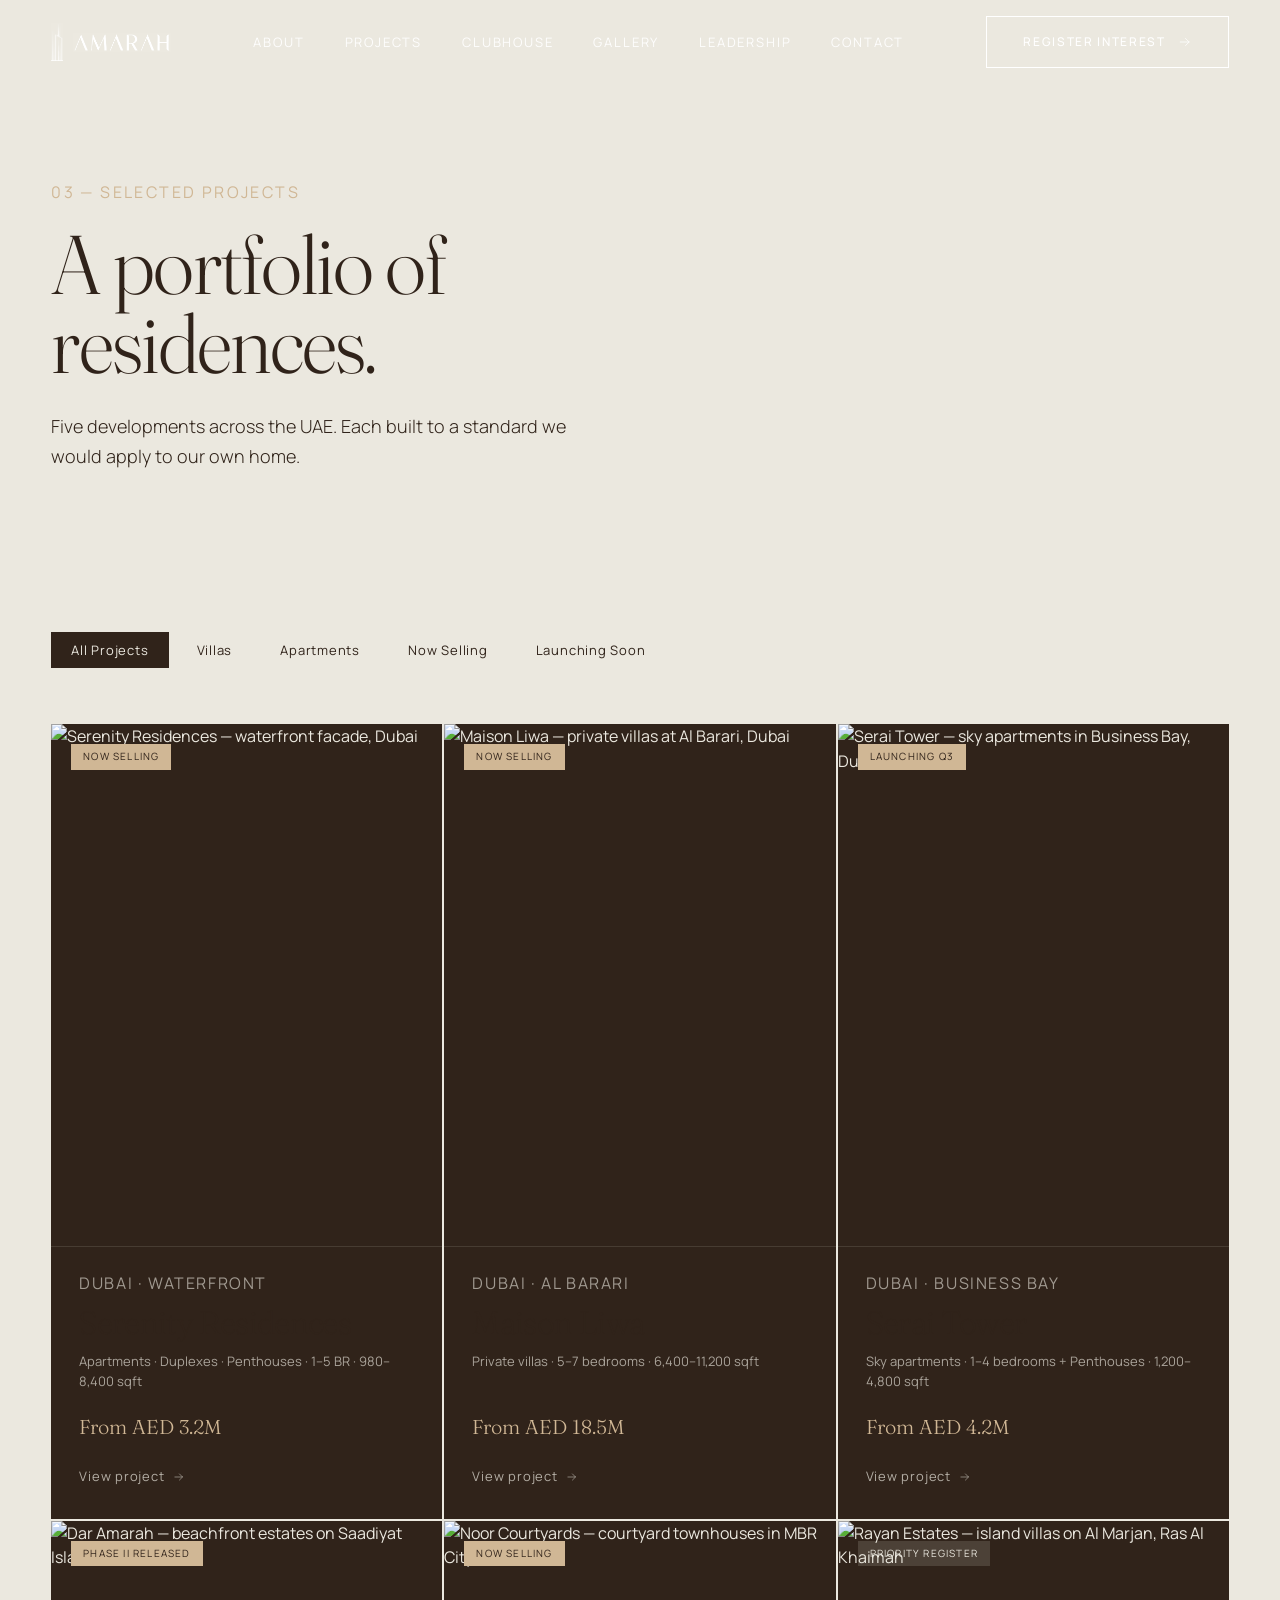
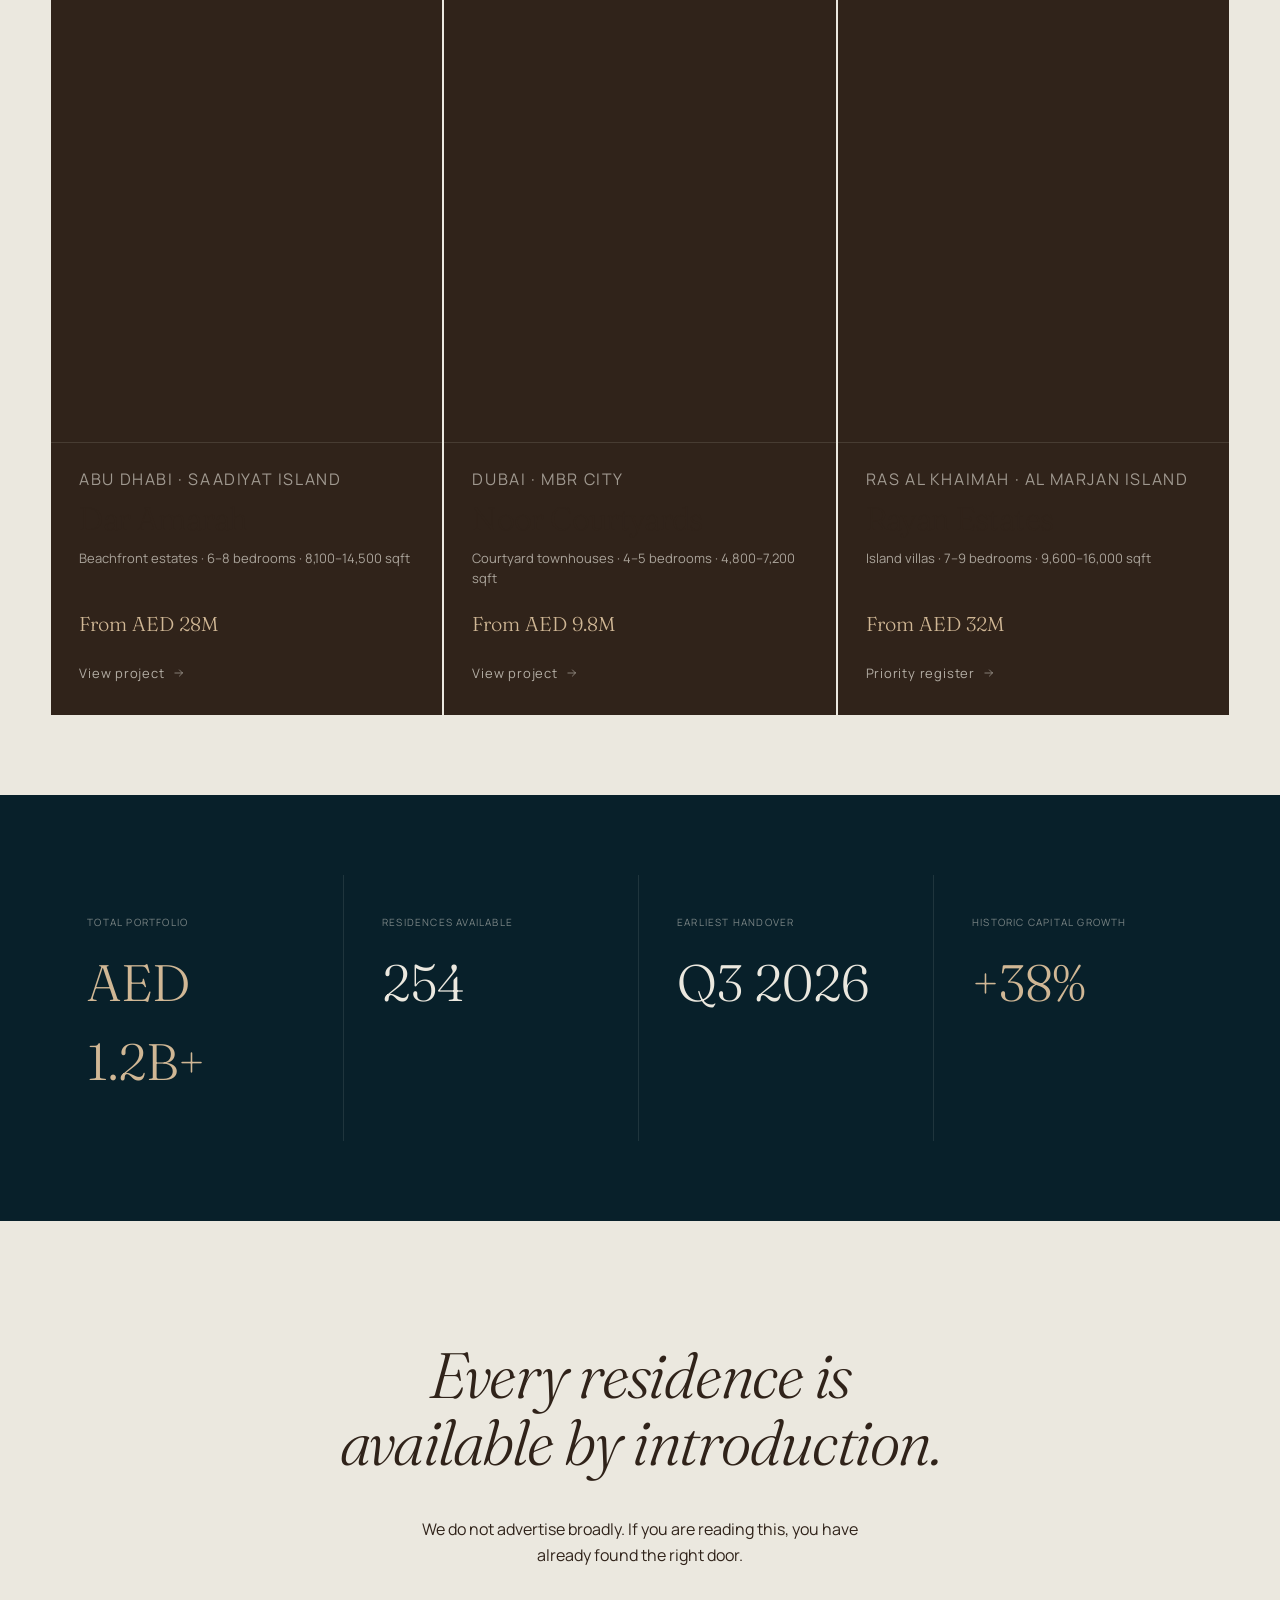
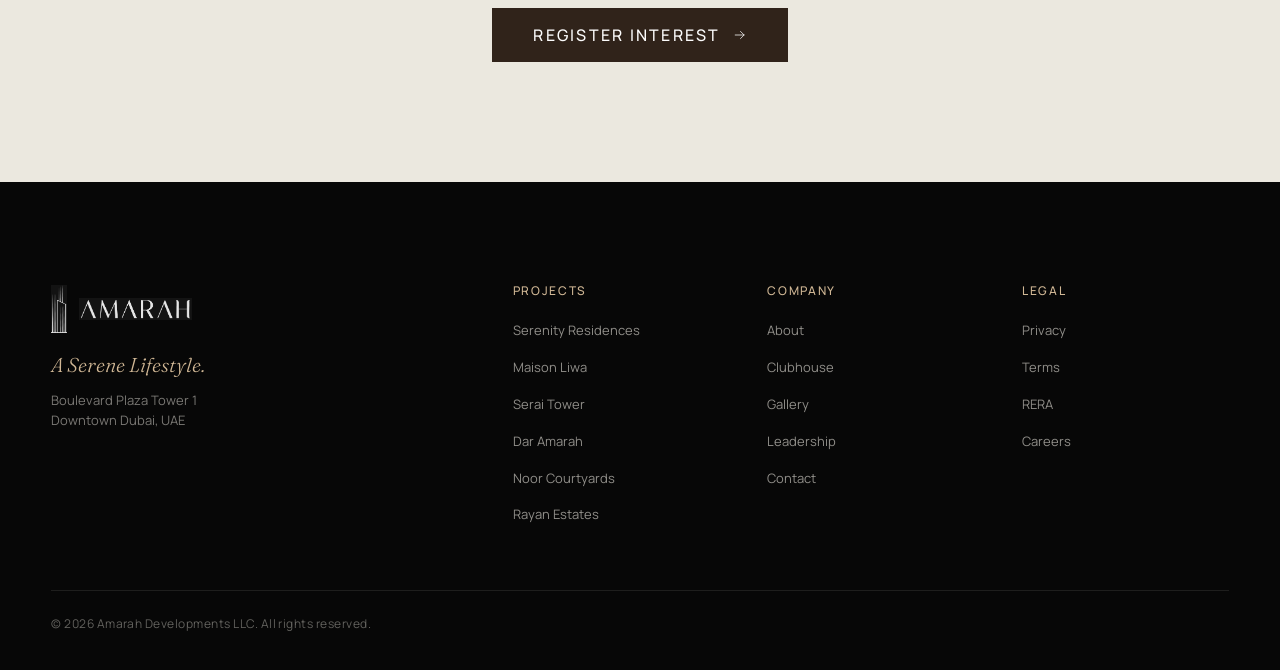
==== commit 8ec3b9d6: "feat(serenity-residences): add flagship project + clubhouse pages with real renders - New: projects/" ====
--- a/projects/index.html
+++ b/projects/index.html
@@ -39,6 +39,7 @@
     <nav class="nav__links" aria-label="Primary navigation">
       <a href="../about.html">About</a>
       <a href="../projects/" aria-current="page">Projects</a>
+      <a href="../clubhouse.html">Clubhouse</a>
       <a href="../gallery.html">Gallery</a>
       <a href="../leadership.html">Leadership</a>
       <a href="../contact.html">Contact</a>
@@ -53,6 +54,7 @@
     <div class="nav__mobile" aria-hidden="true">
       <a href="../about.html">About</a>
       <a href="../projects/">Projects</a>
+      <a href="../clubhouse.html">Clubhouse</a>
       <a href="../gallery.html">Gallery</a>
       <a href="../leadership.html">Leadership</a>
       <a href="../contact.html">Register Interest</a>
@@ -81,6 +83,21 @@
     </div>
 
     <div class="projects-grid">
+
+      <a href="serenity-residences.html" class="project-thumb" data-type="apartment" data-status="selling">
+        <div class="project-thumb__media">
+          <img src="../assets/exterior/exterior-ai-result%20%281%29.jpg"
+               alt="Serenity Residences — waterfront facade, Dubai" loading="lazy" />
+          <div class="project-thumb__status">Now Selling</div>
+        </div>
+        <div class="project-thumb__body">
+          <p class="project-thumb__location">Dubai · Waterfront</p>
+          <h2 class="project-thumb__name">Serenity Residences</h2>
+          <p class="project-thumb__type">Apartments · Duplexes · Penthouses · 1–5 BR · 980–8,400 sqft</p>
+          <p class="project-thumb__from">From AED 3.2M</p>
+          <span class="project-thumb__link">View project <svg width="12" height="12"><use href="#i-arrow"/></svg></span>
+        </div>
+      </a>
 
       <a href="maison-liwa.html" class="project-thumb" data-type="villa" data-status="selling">
         <div class="project-thumb__media">
@@ -215,6 +232,7 @@
       <div class="footer__links-col">
         <h4>Projects</h4>
         <ul>
+          <li><a href="serenity-residences.html">Serenity Residences</a></li>
           <li><a href="maison-liwa.html">Maison Liwa</a></li>
           <li><a href="serai-tower.html">Serai Tower</a></li>
           <li><a href="dar-amarah.html">Dar Amarah</a></li>
@@ -226,6 +244,7 @@
         <h4>Company</h4>
         <ul>
           <li><a href="../about.html">About</a></li>
+          <li><a href="../clubhouse.html">Clubhouse</a></li>
           <li><a href="../gallery.html">Gallery</a></li>
           <li><a href="../leadership.html">Leadership</a></li>
           <li><a href="../contact.html">Contact</a></li>
--- a/css/pages.css
+++ b/css/pages.css
@@ -2300,3 +2300,378 @@
 @media (max-width: 560px) {
   .footer__grid--multi { grid-template-columns: 1fr; }
 }
+
+/* ================================================================
+   FILTER BAR — REDESIGNED (dark editorial console)
+================================================================ */
+.filter-outer {
+  padding-inline: 0;
+  max-width: 100%;
+}
+.filter-bar {
+  background: rgba(8, 32, 42, 0.97);
+  backdrop-filter: saturate(120%) blur(20px);
+  -webkit-backdrop-filter: saturate(120%) blur(20px);
+  border-top: 2px solid var(--amr-ivory-husk);
+  box-shadow: 0 24px 80px rgba(7,7,7,0.4);
+  border-radius: 0;
+}
+.filter-label {
+  color: var(--amr-ivory-husk);
+  opacity: 0.7;
+}
+.filter-value {
+  color: var(--amr-chalk-dust);
+  font-size: var(--fs-17);
+}
+.filter-btn {
+  height: 88px;
+  color: var(--amr-chalk-dust);
+  padding-inline: clamp(20px, 2.8vw, 40px);
+}
+.filter-btn:hover {
+  background: rgba(208, 183, 149, 0.08);
+}
+.filter-item.is-open .filter-btn {
+  background: rgba(208, 183, 149, 0.12);
+}
+.filter-chevron {
+  color: var(--amr-ivory-husk);
+  opacity: 0.6;
+  width: 11px;
+  height: 11px;
+}
+.filter-sep {
+  background: rgba(235, 232, 223, 0.1);
+  margin-block: 20px;
+}
+.filter-dropdown {
+  background: var(--amr-midnight-tide);
+  border: 1px solid rgba(208, 183, 149, 0.2);
+  box-shadow: 0 16px 48px rgba(7,7,7,0.5);
+}
+.filter-dropdown li {
+  color: var(--amr-chalk-dust);
+  padding: 14px 28px;
+  font-size: var(--fs-15);
+}
+.filter-dropdown li:hover {
+  background: rgba(208, 183, 149, 0.1);
+  color: var(--amr-ivory-husk);
+}
+.filter-dropdown li.is-selected {
+  color: var(--amr-ivory-husk);
+  font-weight: var(--fw-medium);
+}
+.filter-search-btn {
+  height: 88px;
+  background: var(--amr-ivory-husk);
+  color: var(--amr-burnt-bark);
+  font-size: 11px;
+  letter-spacing: var(--ls-widest);
+  padding-inline: clamp(28px, 3.5vw, 52px);
+}
+.filter-search-btn:hover {
+  background: var(--amr-chalk-dust);
+}
+
+/* Filter console label (Find Your Residence) */
+.filter-console-intro {
+  display: flex;
+  flex-direction: column;
+  justify-content: center;
+  padding-inline: clamp(20px, 2.8vw, 40px);
+  flex-shrink: 0;
+  border-right: 1px solid rgba(235, 232, 223, 0.1);
+}
+.filter-console-intro span {
+  font-family: var(--font-sans);
+  font-size: 9px;
+  font-weight: var(--fw-medium);
+  letter-spacing: var(--ls-widest);
+  text-transform: uppercase;
+  color: var(--amr-ivory-husk);
+  opacity: 0.7;
+  white-space: nowrap;
+}
+.filter-console-intro strong {
+  font-family: var(--font-display);
+  font-size: clamp(1rem, 1.6vw, 1.4rem);
+  font-weight: 300;
+  color: var(--amr-chalk-dust);
+  font-feature-settings: "ss01";
+  white-space: nowrap;
+  margin-top: 3px;
+}
+
+/* ================================================================
+   CLUBHOUSE PAGE
+================================================================ */
+.clubhouse-hero {
+  position: relative;
+  height: 100vh;
+  min-height: 640px;
+  color: #fff;
+  isolation: isolate;
+}
+.clubhouse-hero__media {
+  position: absolute;
+  inset: 0;
+  z-index: -2;
+  overflow: hidden;
+}
+.clubhouse-hero__media img {
+  width: 100%;
+  height: 100%;
+  object-fit: cover;
+  object-position: center 35%;
+}
+.clubhouse-hero__scrim {
+  position: absolute;
+  inset: 0;
+  z-index: -1;
+  background: linear-gradient(
+    to right,
+    rgba(8, 32, 42, 0.88) 0%,
+    rgba(8, 32, 42, 0.5) 50%,
+    rgba(8, 32, 42, 0.2) 100%
+  );
+}
+.clubhouse-hero__inner {
+  height: 100%;
+  display: flex;
+  flex-direction: column;
+  justify-content: flex-end;
+  padding-bottom: clamp(60px, 8vh, 120px);
+}
+.clubhouse-hero__eyebrow {
+  font-family: var(--font-sans);
+  font-size: 11px;
+  font-weight: var(--fw-medium);
+  letter-spacing: var(--ls-widest);
+  text-transform: uppercase;
+  color: var(--amr-ivory-husk);
+  margin-bottom: 20px;
+  display: block;
+}
+.clubhouse-hero__title {
+  font-family: var(--font-display);
+  font-size: clamp(4rem, 9vw, 9rem);
+  font-weight: 300;
+  line-height: 0.92;
+  font-feature-settings: "ss01";
+  color: #fff;
+  margin-bottom: 1.8rem;
+  max-width: 8ch;
+}
+.clubhouse-hero__sub {
+  font-family: var(--font-sans);
+  font-size: clamp(1rem, 1.6vw, 1.15rem);
+  font-weight: var(--fw-light);
+  line-height: 1.65;
+  color: rgba(255,255,255,0.75);
+  max-width: 44ch;
+}
+
+/* Facilities grid */
+.clubhouse-facilities-grid {
+  display: grid;
+  grid-template-columns: 1fr 1fr;
+  gap: 2px;
+  background: rgba(235, 232, 223, 0.06);
+}
+.clubhouse-facility {
+  background: var(--amr-midnight-tide);
+  overflow: hidden;
+}
+.clubhouse-facility__img {
+  width: 100%;
+  aspect-ratio: 16/9;
+  overflow: hidden;
+}
+.clubhouse-facility__img img {
+  width: 100%;
+  height: 100%;
+  object-fit: cover;
+  transition: transform 800ms var(--ease-out-expo);
+}
+.clubhouse-facility:hover .clubhouse-facility__img img {
+  transform: scale(1.04);
+}
+.clubhouse-facility__body {
+  padding: 32px 36px 40px;
+}
+.clubhouse-facility__body h3 {
+  font-family: var(--font-display);
+  font-size: clamp(1.2rem, 2vw, 1.8rem);
+  font-weight: 300;
+  color: var(--amr-chalk-dust);
+  font-feature-settings: "ss01";
+  margin-bottom: 1rem;
+}
+.clubhouse-facility__body p {
+  font-family: var(--font-sans);
+  font-size: var(--fs-15);
+  font-weight: var(--fw-light);
+  color: rgba(235,232,223,0.6);
+  line-height: 1.7;
+}
+
+/* Clubhouse gallery grid */
+.clubhouse-gallery-grid {
+  display: grid;
+  grid-template-columns: repeat(3, 1fr);
+  grid-template-rows: auto auto;
+  gap: 12px;
+}
+.clubhouse-gallery-item {
+  overflow: hidden;
+  aspect-ratio: 4/3;
+}
+.clubhouse-gallery-item img {
+  width: 100%;
+  height: 100%;
+  object-fit: cover;
+  transition: transform 800ms var(--ease-out-expo);
+  display: block;
+}
+.clubhouse-gallery-item:hover img {
+  transform: scale(1.04);
+}
+.clubhouse-gallery-item--wide {
+  grid-column: span 2;
+  aspect-ratio: 16/9;
+}
+
+/* Floor plans grid on project pages */
+.floor-plans-grid {
+  display: grid;
+  grid-template-columns: repeat(4, 1fr);
+  gap: 2px;
+  background: var(--color-line);
+  margin-top: 3rem;
+}
+.floor-plan-card {
+  background: var(--color-bg);
+  padding: 36px 32px;
+}
+.floor-plan-card__header {
+  display: flex;
+  align-items: baseline;
+  justify-content: space-between;
+  margin-bottom: 1.5rem;
+}
+.floor-plan-card__type {
+  font-family: var(--font-sans);
+  font-size: 10px;
+  font-weight: var(--fw-medium);
+  letter-spacing: var(--ls-widest);
+  text-transform: uppercase;
+  color: var(--color-ink-mute);
+}
+.floor-plan-card__beds {
+  font-family: var(--font-display);
+  font-size: var(--fs-16);
+  font-weight: 300;
+  color: var(--amr-burnt-bark);
+  font-feature-settings: "ss01";
+}
+.floor-plan-card__img {
+  width: 100%;
+  margin-bottom: 1.5rem;
+  color: var(--amr-burnt-bark);
+}
+.floor-plan-card__meta {
+  display: flex;
+  flex-direction: column;
+  gap: 10px;
+  border-top: 1px solid var(--color-line);
+  padding-top: 1.2rem;
+}
+.floor-plan-card__meta div {
+  display: flex;
+  justify-content: space-between;
+  align-items: baseline;
+}
+.floor-plan-card__meta span {
+  font-family: var(--font-sans);
+  font-size: var(--fs-12);
+  color: var(--color-ink-mute);
+  text-transform: uppercase;
+  letter-spacing: .08em;
+  font-weight: var(--fw-medium);
+}
+.floor-plan-card__meta strong {
+  font-family: var(--font-display);
+  font-size: var(--fs-15);
+  font-weight: 300;
+  color: var(--amr-burnt-bark);
+  font-feature-settings: "ss01";
+}
+
+/* Payment steps */
+.payment-steps {
+  display: grid;
+  grid-template-columns: repeat(4, 1fr);
+  gap: 0;
+  margin-top: 3rem;
+  border: 1px solid var(--color-line);
+}
+.payment-step {
+  padding: 40px 36px;
+  border-right: 1px solid var(--color-line);
+  position: relative;
+}
+.payment-step:last-child { border-right: none; }
+.payment-step__pct {
+  font-family: var(--font-display);
+  font-size: clamp(2.4rem, 4vw, 3.8rem);
+  font-weight: 300;
+  color: var(--amr-ivory-husk);
+  font-feature-settings: "ss01";
+  line-height: 1;
+  margin-bottom: 12px;
+}
+.payment-step__label {
+  font-family: var(--font-sans);
+  font-size: var(--fs-14);
+  font-weight: var(--fw-medium);
+  color: var(--amr-burnt-bark);
+  margin-bottom: 8px;
+  text-transform: uppercase;
+  letter-spacing: .06em;
+}
+.payment-step__note {
+  font-family: var(--font-sans);
+  font-size: var(--fs-13);
+  color: var(--color-ink-mute);
+  line-height: 1.5;
+  font-weight: var(--fw-light);
+}
+
+/* ================================================================
+   RESPONSIVE — CLUBHOUSE + NEW SECTIONS
+================================================================ */
+@media (max-width: 1024px) {
+  .floor-plans-grid { grid-template-columns: repeat(2, 1fr); }
+  .payment-steps { grid-template-columns: repeat(2, 1fr); }
+  .payment-step:nth-child(2) { border-right: none; }
+  .payment-step:nth-child(3) { border-top: 1px solid var(--color-line); border-right: 1px solid var(--color-line); }
+  .payment-step:nth-child(4) { border-top: 1px solid var(--color-line); }
+  .clubhouse-facilities-grid { grid-template-columns: 1fr; }
+}
+@media (max-width: 768px) {
+  .floor-plans-grid { grid-template-columns: 1fr; }
+  .payment-steps { grid-template-columns: 1fr; }
+  .payment-step { border-right: none; border-bottom: 1px solid var(--color-line); }
+  .payment-step:last-child { border-bottom: none; }
+  .clubhouse-gallery-grid { grid-template-columns: 1fr 1fr; }
+  .clubhouse-gallery-item--wide { grid-column: span 2; aspect-ratio: 4/3; }
+  .filter-console-intro { display: none; }
+  .filter-btn { height: 72px; }
+  .filter-search-btn { height: 72px; }
+}
+@media (max-width: 560px) {
+  .clubhouse-gallery-grid { grid-template-columns: 1fr; }
+  .clubhouse-gallery-item--wide { grid-column: span 1; aspect-ratio: 4/3; }
+}
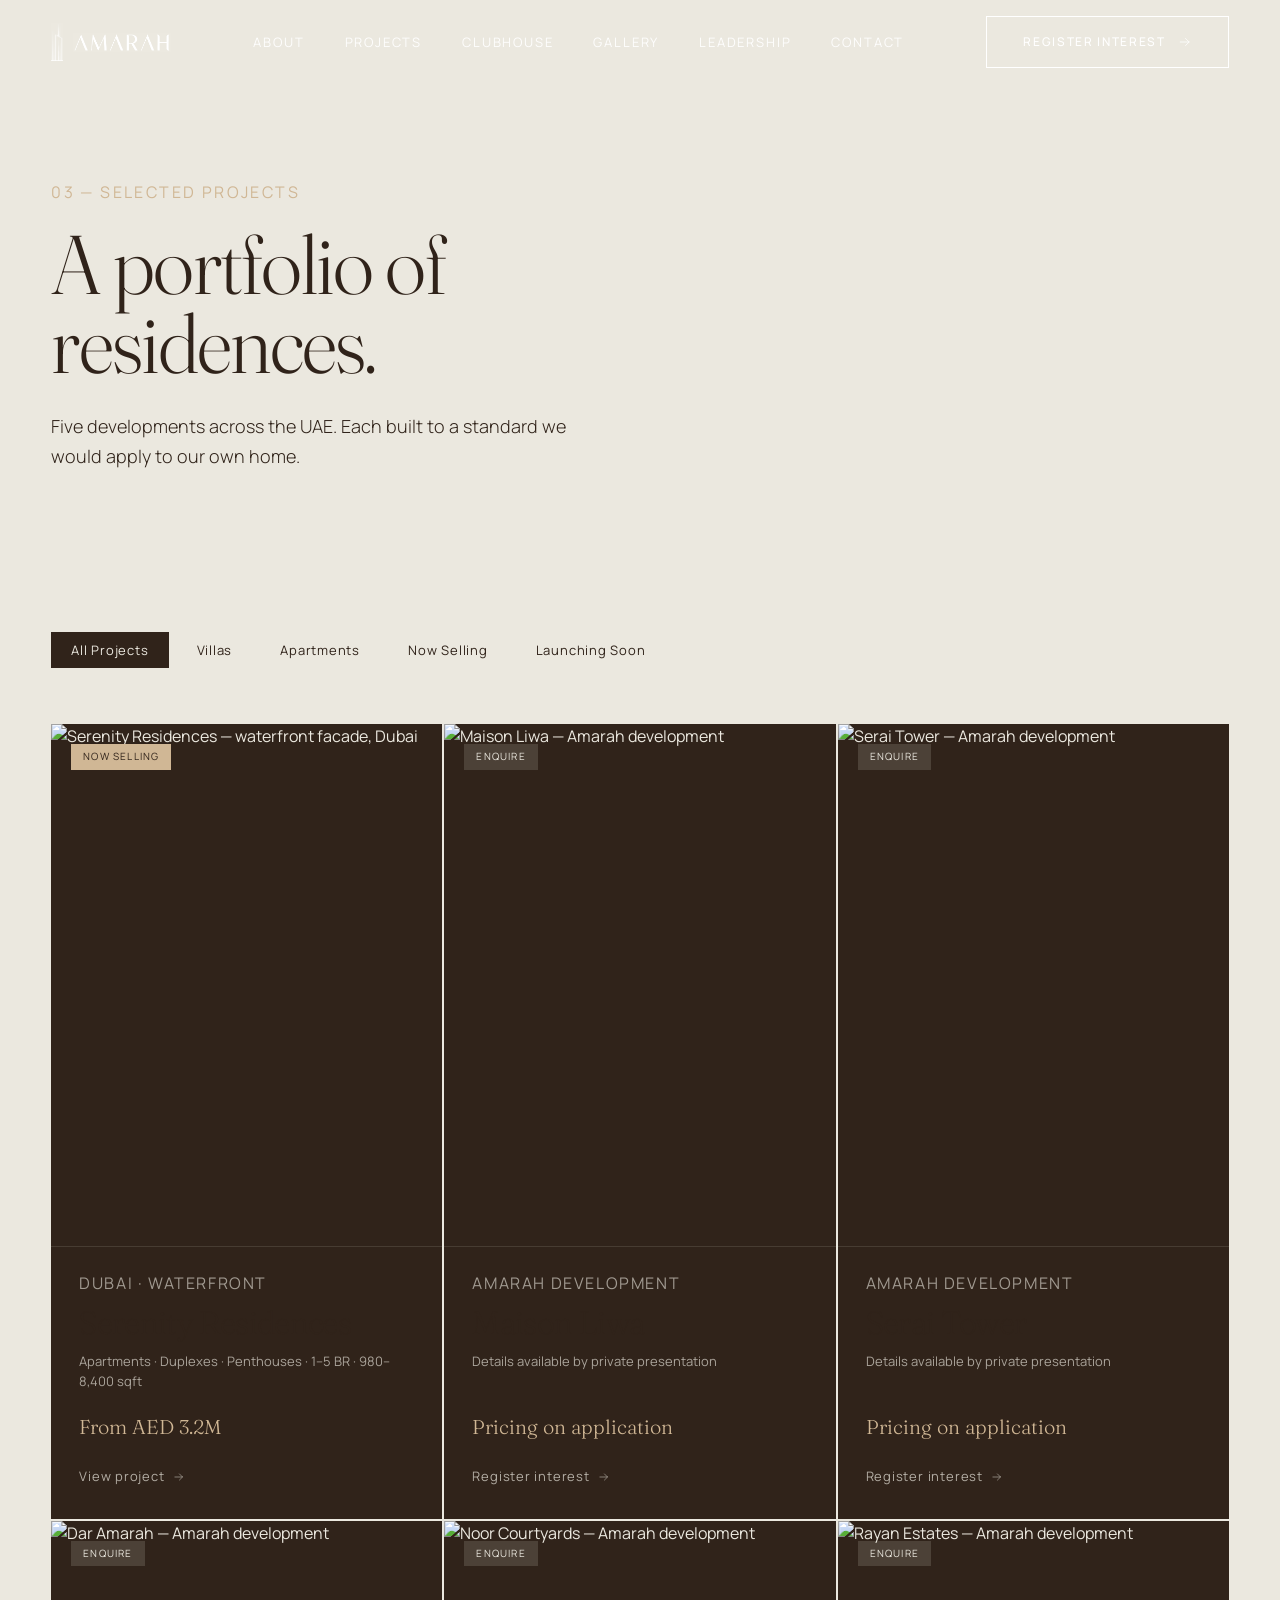
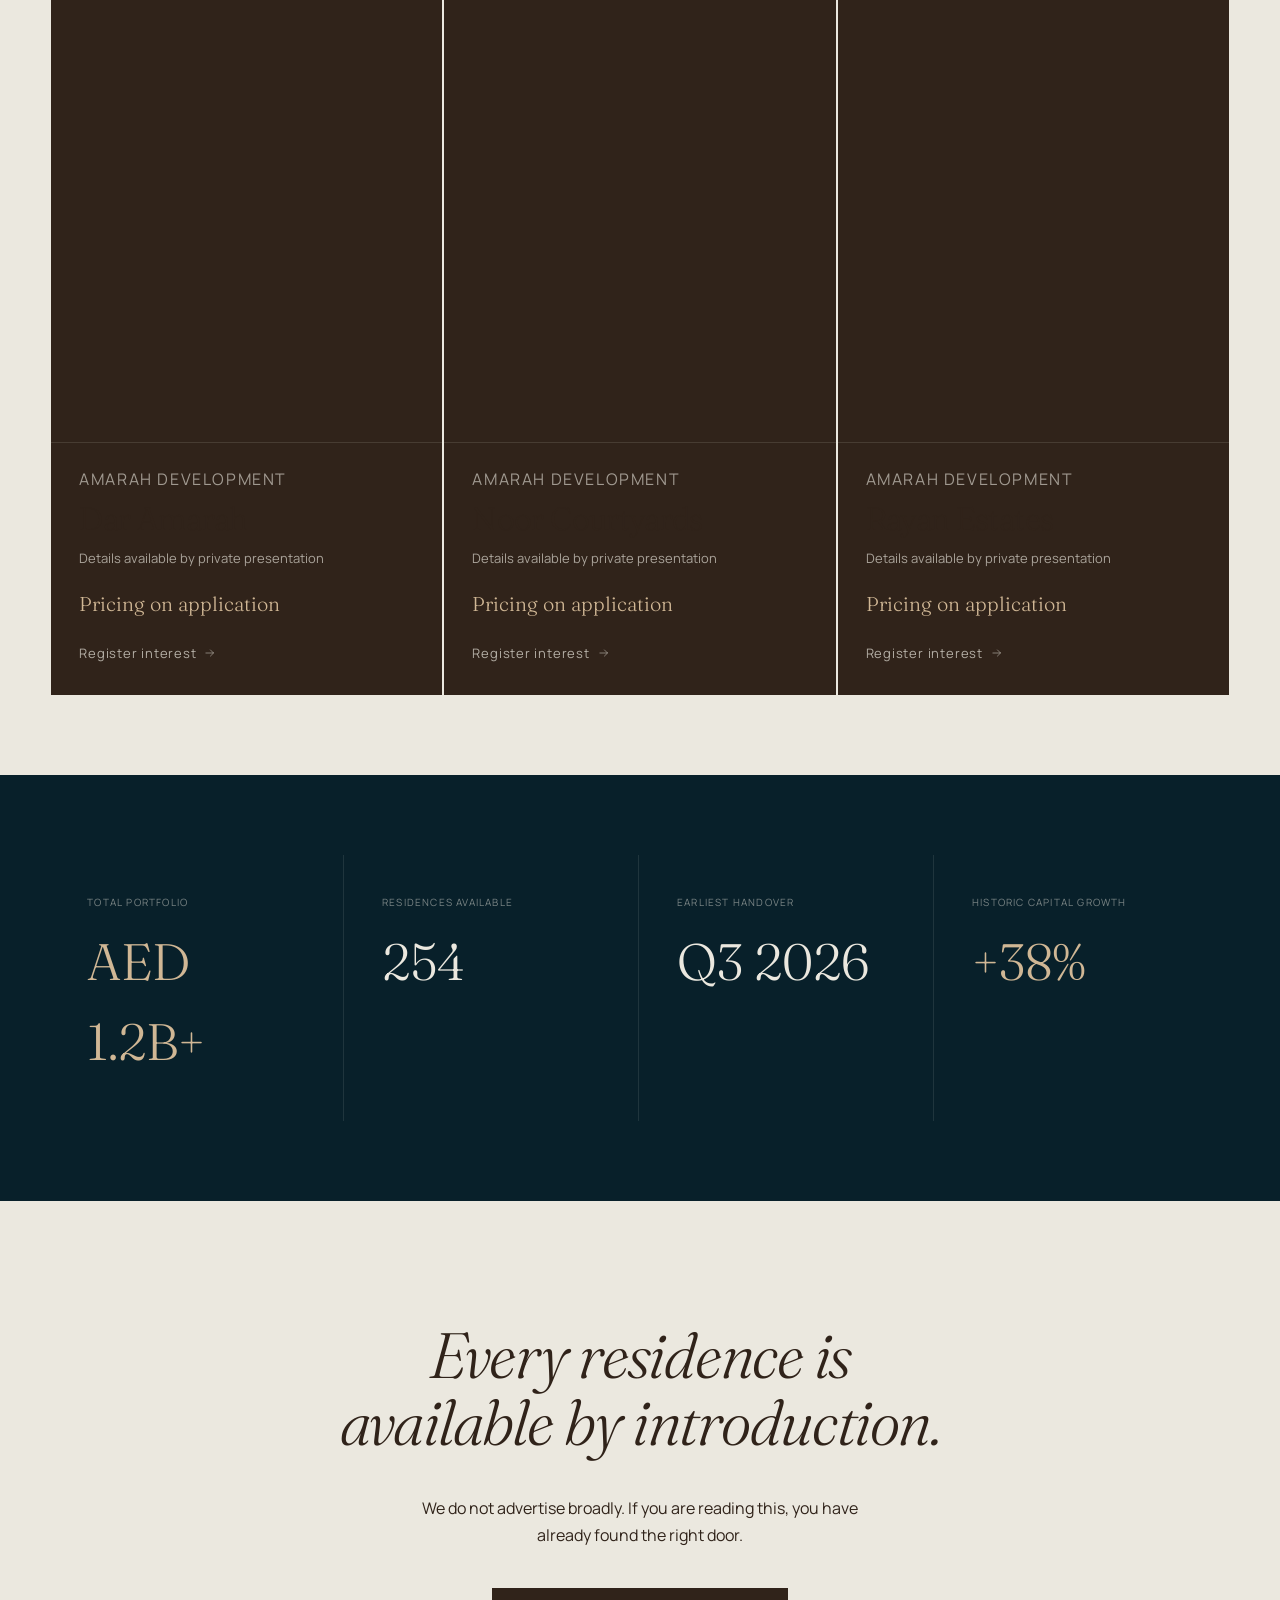
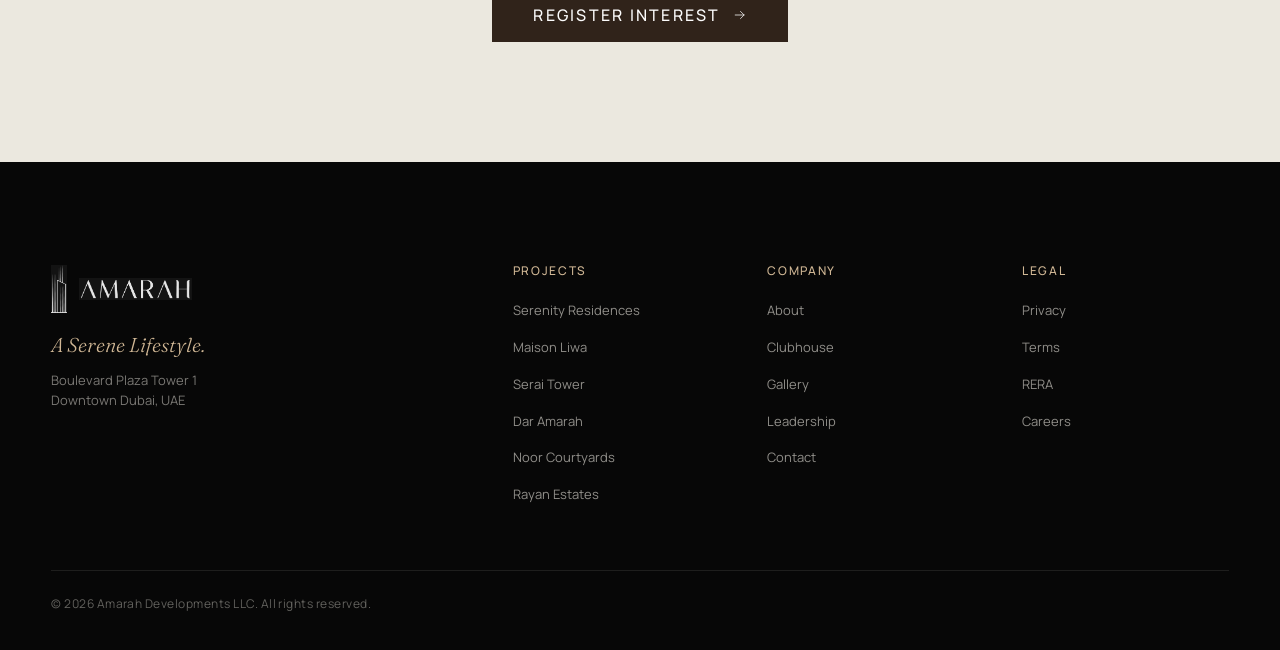
==== commit 1d2afd13: "fix: remove all fabricated project data; only real content remains - Stripped all invented specs fro" ====
--- a/projects/index.html
+++ b/projects/index.html
@@ -99,78 +99,78 @@
         </div>
       </a>
 
-      <a href="maison-liwa.html" class="project-thumb" data-type="villa" data-status="selling">
+      <a href="maison-liwa.html" class="project-thumb" data-type="villa" data-status="launching">
         <div class="project-thumb__media">
           <img src="https://images.unsplash.com/photo-1600596542815-ffad4c1539a9?auto=format&fit=crop&w=800&q=80"
-               alt="Maison Liwa — private villas at Al Barari, Dubai" loading="lazy" />
-          <div class="project-thumb__status">Now Selling</div>
-        </div>
-        <div class="project-thumb__body">
-          <p class="project-thumb__location">Dubai · Al Barari</p>
+               alt="Maison Liwa — Amarah development" loading="lazy" />
+          <div class="project-thumb__status coming-soon">Enquire</div>
+        </div>
+        <div class="project-thumb__body">
+          <p class="project-thumb__location">Amarah Development</p>
           <h2 class="project-thumb__name">Maison Liwa</h2>
-          <p class="project-thumb__type">Private villas · 5–7 bedrooms · 6,400–11,200 sqft</p>
-          <p class="project-thumb__from">From AED 18.5M</p>
-          <span class="project-thumb__link">View project <svg width="12" height="12"><use href="#i-arrow"/></svg></span>
+          <p class="project-thumb__type">Details available by private presentation</p>
+          <p class="project-thumb__from">Pricing on application</p>
+          <span class="project-thumb__link">Register interest <svg width="12" height="12"><use href="#i-arrow"/></svg></span>
         </div>
       </a>
 
       <a href="serai-tower.html" class="project-thumb" data-type="apartment" data-status="launching">
         <div class="project-thumb__media">
           <img src="https://images.unsplash.com/photo-1545324418-cc1a3fa10c00?auto=format&fit=crop&w=800&q=80"
-               alt="Serai Tower — sky apartments in Business Bay, Dubai" loading="lazy" />
-          <div class="project-thumb__status">Launching Q3</div>
-        </div>
-        <div class="project-thumb__body">
-          <p class="project-thumb__location">Dubai · Business Bay</p>
+               alt="Serai Tower — Amarah development" loading="lazy" />
+          <div class="project-thumb__status coming-soon">Enquire</div>
+        </div>
+        <div class="project-thumb__body">
+          <p class="project-thumb__location">Amarah Development</p>
           <h2 class="project-thumb__name">Serai Tower</h2>
-          <p class="project-thumb__type">Sky apartments · 1–4 bedrooms + Penthouses · 1,200–4,800 sqft</p>
-          <p class="project-thumb__from">From AED 4.2M</p>
-          <span class="project-thumb__link">View project <svg width="12" height="12"><use href="#i-arrow"/></svg></span>
-        </div>
-      </a>
-
-      <a href="dar-amarah.html" class="project-thumb" data-type="villa" data-status="selling">
+          <p class="project-thumb__type">Details available by private presentation</p>
+          <p class="project-thumb__from">Pricing on application</p>
+          <span class="project-thumb__link">Register interest <svg width="12" height="12"><use href="#i-arrow"/></svg></span>
+        </div>
+      </a>
+
+      <a href="dar-amarah.html" class="project-thumb" data-type="villa" data-status="launching">
         <div class="project-thumb__media">
           <img src="https://images.unsplash.com/photo-1613490493576-7fde63acd811?auto=format&fit=crop&w=800&q=80"
-               alt="Dar Amarah — beachfront estates on Saadiyat Island, Abu Dhabi" loading="lazy" />
-          <div class="project-thumb__status">Phase II Released</div>
-        </div>
-        <div class="project-thumb__body">
-          <p class="project-thumb__location">Abu Dhabi · Saadiyat Island</p>
+               alt="Dar Amarah — Amarah development" loading="lazy" />
+          <div class="project-thumb__status coming-soon">Enquire</div>
+        </div>
+        <div class="project-thumb__body">
+          <p class="project-thumb__location">Amarah Development</p>
           <h2 class="project-thumb__name">Dar Amarah</h2>
-          <p class="project-thumb__type">Beachfront estates · 6–8 bedrooms · 8,100–14,500 sqft</p>
-          <p class="project-thumb__from">From AED 28M</p>
-          <span class="project-thumb__link">View project <svg width="12" height="12"><use href="#i-arrow"/></svg></span>
-        </div>
-      </a>
-
-      <a href="noor-courtyards.html" class="project-thumb" data-type="villa" data-status="selling">
+          <p class="project-thumb__type">Details available by private presentation</p>
+          <p class="project-thumb__from">Pricing on application</p>
+          <span class="project-thumb__link">Register interest <svg width="12" height="12"><use href="#i-arrow"/></svg></span>
+        </div>
+      </a>
+
+      <a href="noor-courtyards.html" class="project-thumb" data-type="villa" data-status="launching">
         <div class="project-thumb__media">
           <img src="https://images.unsplash.com/photo-1600607687939-ce8a6c25118c?auto=format&fit=crop&w=800&q=80"
-               alt="Noor Courtyards — courtyard townhouses in MBR City, Dubai" loading="lazy" />
-          <div class="project-thumb__status">Now Selling</div>
-        </div>
-        <div class="project-thumb__body">
-          <p class="project-thumb__location">Dubai · MBR City</p>
+               alt="Noor Courtyards — Amarah development" loading="lazy" />
+          <div class="project-thumb__status coming-soon">Enquire</div>
+        </div>
+        <div class="project-thumb__body">
+          <p class="project-thumb__location">Amarah Development</p>
           <h2 class="project-thumb__name">Noor Courtyards</h2>
-          <p class="project-thumb__type">Courtyard townhouses · 4–5 bedrooms · 4,800–7,200 sqft</p>
-          <p class="project-thumb__from">From AED 9.8M</p>
-          <span class="project-thumb__link">View project <svg width="12" height="12"><use href="#i-arrow"/></svg></span>
+          <p class="project-thumb__type">Details available by private presentation</p>
+          <p class="project-thumb__from">Pricing on application</p>
+          <span class="project-thumb__link">Register interest <svg width="12" height="12"><use href="#i-arrow"/></svg></span>
         </div>
       </a>
 
       <a href="rayan-estates.html" class="project-thumb" data-type="villa" data-status="launching">
         <div class="project-thumb__media">
           <img src="https://images.unsplash.com/photo-1582268611958-ebfd161ef9cf?auto=format&fit=crop&w=800&q=80"
-               alt="Rayan Estates — island villas on Al Marjan, Ras Al Khaimah" loading="lazy" />
-          <div class="project-thumb__status coming-soon">Priority Register</div>
-        </div>
-        <div class="project-thumb__body">
-          <p class="project-thumb__location">Ras Al Khaimah · Al Marjan Island</p>
+               alt="Rayan Estates — Amarah development" loading="lazy" />
+          <div class="project-thumb__status coming-soon">Enquire</div>
+        </div>
+        <div class="project-thumb__body">
+          <p class="project-thumb__location">Amarah Development</p>
           <h2 class="project-thumb__name">Rayan Estates</h2>
-          <p class="project-thumb__type">Island villas · 7–9 bedrooms · 9,600–16,000 sqft</p>
-          <p class="project-thumb__from">From AED 32M</p>
-          <span class="project-thumb__link">Priority register <svg width="12" height="12"><use href="#i-arrow"/></svg></span>
+          <p class="project-thumb__type">Details available by private presentation</p>
+          <p class="project-thumb__from">Pricing on application</p>
+          <span class="project-thumb__link">Register interest <svg width="12" height="12"><use href="#i-arrow"/></svg></span>
         </div>
       </a>
 
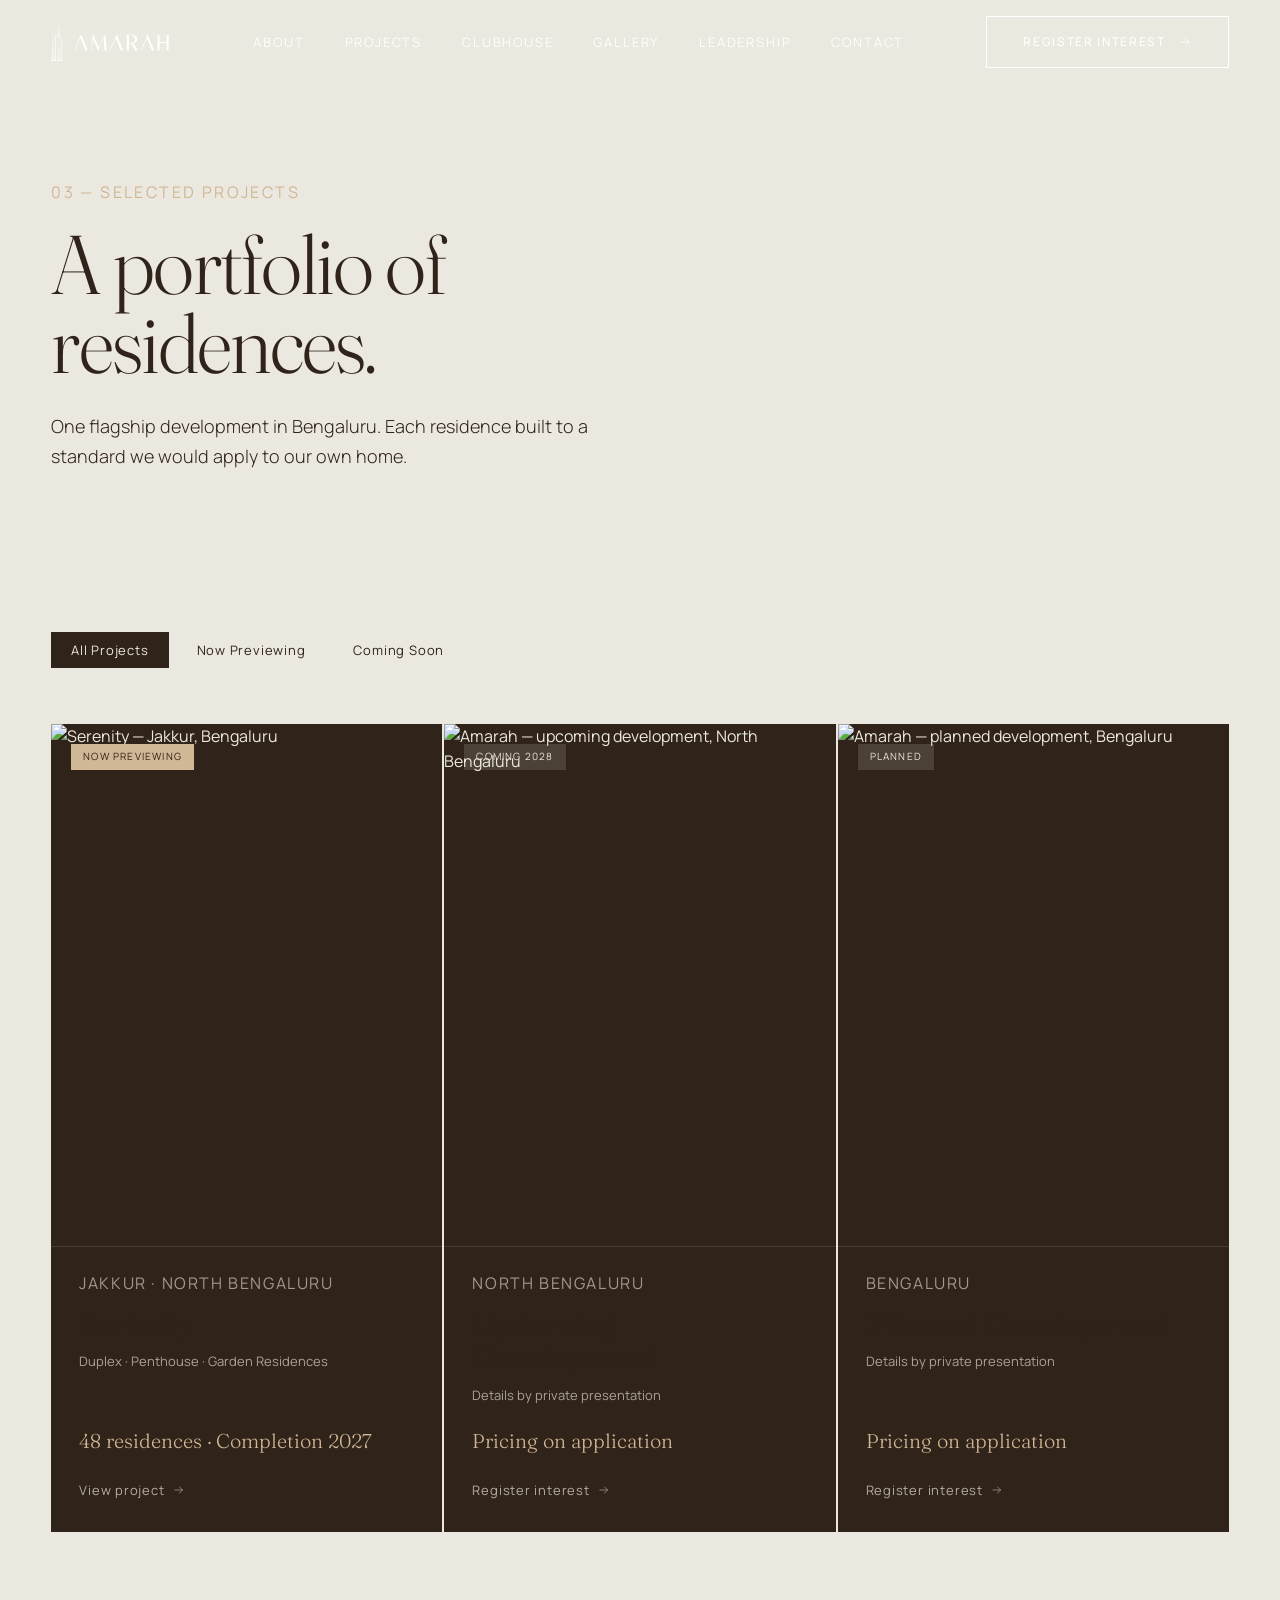
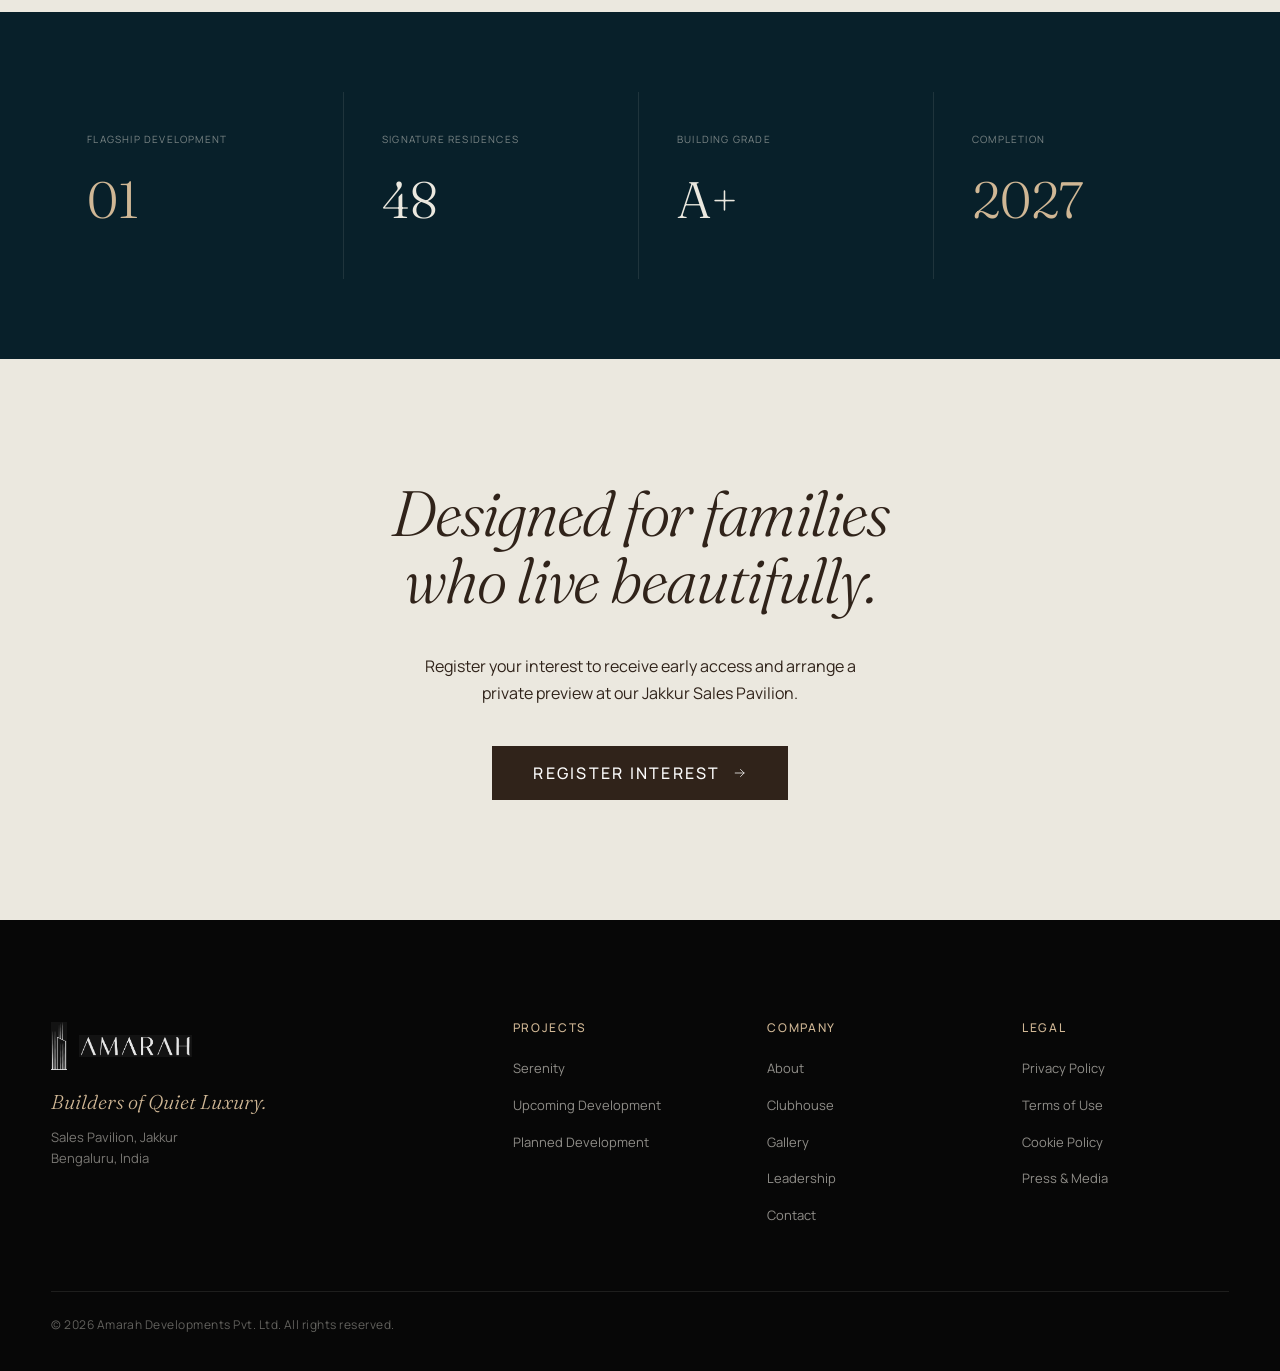
==== commit e8ec5731: "fix: align entire site with real project — Bengaluru, not Dubai - Location corrected site-wide: Beng" ====
--- a/projects/index.html
+++ b/projects/index.html
@@ -3,8 +3,8 @@
 <head>
 <meta charset="utf-8" />
 <meta name="viewport" content="width=device-width, initial-scale=1" />
-<title>Projects — Amarah Developments | Dubai, UAE</title>
-<meta name="description" content="Five landmark residential projects across Dubai, Abu Dhabi, and Ras Al Khaimah. Private villas, sky apartments, beachfront estates." />
+<title>Projects — Amarah Developments | Bengaluru, India</title>
+<meta name="description" content="Serenity — 48 quiet-luxury residences in Jakkur, north Bengaluru. Now Previewing. Plus two future Amarah developments coming 2028 and beyond." />
 <link rel="preconnect" href="https://fonts.googleapis.com">
 <link rel="preconnect" href="https://fonts.gstatic.com" crossorigin>
 <link href="https://fonts.googleapis.com/css2?family=Fraunces:ital,opsz,wght@0,9..144,300;0,9..144,400;1,9..144,300;1,9..144,400&family=Manrope:wght@300;400;500&display=swap" rel="stylesheet">
@@ -67,7 +67,7 @@
   <div class="container">
     <span class="page-hero__eyebrow">03 — Selected Projects</span>
     <h1 class="page-hero__title">A portfolio of<br/>residences.</h1>
-    <p class="page-hero__sub">Five developments across the UAE. Each built to a standard we would apply to our own home.</p>
+    <p class="page-hero__sub">One flagship development in Bengaluru. Each residence built to a standard we would apply to our own home.</p>
   </div>
 </section>
 
@@ -76,104 +76,57 @@
   <div class="container">
     <div class="projects-list__filters" role="group" aria-label="Filter projects">
       <button class="projects-list__filter-btn is-active" data-filter="all">All Projects</button>
-      <button class="projects-list__filter-btn" data-filter="villa">Villas</button>
-      <button class="projects-list__filter-btn" data-filter="apartment">Apartments</button>
-      <button class="projects-list__filter-btn" data-filter="selling">Now Selling</button>
-      <button class="projects-list__filter-btn" data-filter="launching">Launching Soon</button>
+      <button class="projects-list__filter-btn" data-filter="previewing">Now Previewing</button>
+      <button class="projects-list__filter-btn" data-filter="upcoming">Coming Soon</button>
     </div>
 
     <div class="projects-grid">
 
-      <a href="serenity-residences.html" class="project-thumb" data-type="apartment" data-status="selling">
+      <a href="serenity-residences.html" class="project-thumb" data-type="residential" data-status="previewing">
         <div class="project-thumb__media">
           <img src="../assets/exterior/exterior-ai-result%20%281%29.jpg"
-               alt="Serenity Residences — waterfront facade, Dubai" loading="lazy" />
-          <div class="project-thumb__status">Now Selling</div>
+               alt="Serenity — Jakkur, Bengaluru" loading="lazy" />
+          <div class="project-thumb__status">Now Previewing</div>
         </div>
         <div class="project-thumb__body">
-          <p class="project-thumb__location">Dubai · Waterfront</p>
-          <h2 class="project-thumb__name">Serenity Residences</h2>
-          <p class="project-thumb__type">Apartments · Duplexes · Penthouses · 1–5 BR · 980–8,400 sqft</p>
-          <p class="project-thumb__from">From AED 3.2M</p>
+          <p class="project-thumb__location">Jakkur · North Bengaluru</p>
+          <h2 class="project-thumb__name">Serenity</h2>
+          <p class="project-thumb__type">Duplex · Penthouse · Garden Residences</p>
+          <p class="project-thumb__from">48 residences · Completion 2027</p>
           <span class="project-thumb__link">View project <svg width="12" height="12"><use href="#i-arrow"/></svg></span>
         </div>
       </a>
 
-      <a href="maison-liwa.html" class="project-thumb" data-type="villa" data-status="launching">
+      <a href="../contact.html" class="project-thumb" data-type="residential" data-status="upcoming">
         <div class="project-thumb__media">
-          <img src="https://images.unsplash.com/photo-1600596542815-ffad4c1539a9?auto=format&fit=crop&w=800&q=80"
-               alt="Maison Liwa — Amarah development" loading="lazy" />
-          <div class="project-thumb__status coming-soon">Enquire</div>
+          <img src="../assets/exterior/exterior-ai-result%20%2812%29.jpg"
+               alt="Amarah — upcoming development, North Bengaluru" loading="lazy" />
+          <div class="project-thumb__status coming-soon">Coming 2028</div>
         </div>
         <div class="project-thumb__body">
-          <p class="project-thumb__location">Amarah Development</p>
-          <h2 class="project-thumb__name">Maison Liwa</h2>
-          <p class="project-thumb__type">Details available by private presentation</p>
+          <p class="project-thumb__location">North Bengaluru</p>
+          <h2 class="project-thumb__name">Upcoming Development</h2>
+          <p class="project-thumb__type">Details by private presentation</p>
           <p class="project-thumb__from">Pricing on application</p>
           <span class="project-thumb__link">Register interest <svg width="12" height="12"><use href="#i-arrow"/></svg></span>
         </div>
       </a>
 
-      <a href="serai-tower.html" class="project-thumb" data-type="apartment" data-status="launching">
+      <a href="../contact.html" class="project-thumb" data-type="residential" data-status="upcoming">
         <div class="project-thumb__media">
-          <img src="https://images.unsplash.com/photo-1545324418-cc1a3fa10c00?auto=format&fit=crop&w=800&q=80"
-               alt="Serai Tower — Amarah development" loading="lazy" />
-          <div class="project-thumb__status coming-soon">Enquire</div>
+          <img src="../assets/exterior/exterior-ai-result%20%2813%29.jpg"
+               alt="Amarah — planned development, Bengaluru" loading="lazy" />
+          <div class="project-thumb__status coming-soon">Planned</div>
         </div>
         <div class="project-thumb__body">
-          <p class="project-thumb__location">Amarah Development</p>
-          <h2 class="project-thumb__name">Serai Tower</h2>
-          <p class="project-thumb__type">Details available by private presentation</p>
+          <p class="project-thumb__location">Bengaluru</p>
+          <h2 class="project-thumb__name">Planned Development</h2>
+          <p class="project-thumb__type">Details by private presentation</p>
           <p class="project-thumb__from">Pricing on application</p>
           <span class="project-thumb__link">Register interest <svg width="12" height="12"><use href="#i-arrow"/></svg></span>
         </div>
       </a>
 
-      <a href="dar-amarah.html" class="project-thumb" data-type="villa" data-status="launching">
-        <div class="project-thumb__media">
-          <img src="https://images.unsplash.com/photo-1613490493576-7fde63acd811?auto=format&fit=crop&w=800&q=80"
-               alt="Dar Amarah — Amarah development" loading="lazy" />
-          <div class="project-thumb__status coming-soon">Enquire</div>
-        </div>
-        <div class="project-thumb__body">
-          <p class="project-thumb__location">Amarah Development</p>
-          <h2 class="project-thumb__name">Dar Amarah</h2>
-          <p class="project-thumb__type">Details available by private presentation</p>
-          <p class="project-thumb__from">Pricing on application</p>
-          <span class="project-thumb__link">Register interest <svg width="12" height="12"><use href="#i-arrow"/></svg></span>
-        </div>
-      </a>
-
-      <a href="noor-courtyards.html" class="project-thumb" data-type="villa" data-status="launching">
-        <div class="project-thumb__media">
-          <img src="https://images.unsplash.com/photo-1600607687939-ce8a6c25118c?auto=format&fit=crop&w=800&q=80"
-               alt="Noor Courtyards — Amarah development" loading="lazy" />
-          <div class="project-thumb__status coming-soon">Enquire</div>
-        </div>
-        <div class="project-thumb__body">
-          <p class="project-thumb__location">Amarah Development</p>
-          <h2 class="project-thumb__name">Noor Courtyards</h2>
-          <p class="project-thumb__type">Details available by private presentation</p>
-          <p class="project-thumb__from">Pricing on application</p>
-          <span class="project-thumb__link">Register interest <svg width="12" height="12"><use href="#i-arrow"/></svg></span>
-        </div>
-      </a>
-
-      <a href="rayan-estates.html" class="project-thumb" data-type="villa" data-status="launching">
-        <div class="project-thumb__media">
-          <img src="https://images.unsplash.com/photo-1582268611958-ebfd161ef9cf?auto=format&fit=crop&w=800&q=80"
-               alt="Rayan Estates — Amarah development" loading="lazy" />
-          <div class="project-thumb__status coming-soon">Enquire</div>
-        </div>
-        <div class="project-thumb__body">
-          <p class="project-thumb__location">Amarah Development</p>
-          <h2 class="project-thumb__name">Rayan Estates</h2>
-          <p class="project-thumb__type">Details available by private presentation</p>
-          <p class="project-thumb__from">Pricing on application</p>
-          <span class="project-thumb__link">Register interest <svg width="12" height="12"><use href="#i-arrow"/></svg></span>
-        </div>
-      </a>
-
     </div>
   </div>
 </section>
@@ -183,20 +136,20 @@
   <div class="container">
     <div style="display:grid;grid-template-columns:repeat(4,1fr);gap:2px;">
       <div style="padding:40px 36px;border-right:1px solid rgba(235,232,223,.1);">
-        <div style="font-family:var(--font-sans);font-size:10px;letter-spacing:.12em;text-transform:uppercase;opacity:.5;margin-bottom:12px;">Total portfolio</div>
-        <div style="font-family:var(--font-display);font-size:clamp(2.4rem,4vw,3.6rem);font-weight:300;color:var(--amr-ivory-husk);font-feature-settings:'ss01'">AED 1.2B+</div>
+        <div style="font-family:var(--font-sans);font-size:10px;letter-spacing:.12em;text-transform:uppercase;opacity:.5;margin-bottom:12px;">Flagship development</div>
+        <div style="font-family:var(--font-display);font-size:clamp(2.4rem,4vw,3.6rem);font-weight:300;color:var(--amr-ivory-husk);font-feature-settings:'ss01'">01</div>
       </div>
       <div style="padding:40px 36px;border-right:1px solid rgba(235,232,223,.1);">
-        <div style="font-family:var(--font-sans);font-size:10px;letter-spacing:.12em;text-transform:uppercase;opacity:.5;margin-bottom:12px;">Residences available</div>
-        <div style="font-family:var(--font-display);font-size:clamp(2.4rem,4vw,3.6rem);font-weight:300;font-feature-settings:'ss01'">254</div>
+        <div style="font-family:var(--font-sans);font-size:10px;letter-spacing:.12em;text-transform:uppercase;opacity:.5;margin-bottom:12px;">Signature residences</div>
+        <div style="font-family:var(--font-display);font-size:clamp(2.4rem,4vw,3.6rem);font-weight:300;font-feature-settings:'ss01'">48</div>
       </div>
       <div style="padding:40px 36px;border-right:1px solid rgba(235,232,223,.1);">
-        <div style="font-family:var(--font-sans);font-size:10px;letter-spacing:.12em;text-transform:uppercase;opacity:.5;margin-bottom:12px;">Earliest handover</div>
-        <div style="font-family:var(--font-display);font-size:clamp(2.4rem,4vw,3.6rem);font-weight:300;font-feature-settings:'ss01'">Q3 2026</div>
+        <div style="font-family:var(--font-sans);font-size:10px;letter-spacing:.12em;text-transform:uppercase;opacity:.5;margin-bottom:12px;">Building grade</div>
+        <div style="font-family:var(--font-display);font-size:clamp(2.4rem,4vw,3.6rem);font-weight:300;font-feature-settings:'ss01'">A+</div>
       </div>
       <div style="padding:40px 36px;">
-        <div style="font-family:var(--font-sans);font-size:10px;letter-spacing:.12em;text-transform:uppercase;opacity:.5;margin-bottom:12px;">Historic capital growth</div>
-        <div style="font-family:var(--font-display);font-size:clamp(2.4rem,4vw,3.6rem);font-weight:300;color:var(--amr-ivory-husk);font-feature-settings:'ss01'">+38%</div>
+        <div style="font-family:var(--font-sans);font-size:10px;letter-spacing:.12em;text-transform:uppercase;opacity:.5;margin-bottom:12px;">Completion</div>
+        <div style="font-family:var(--font-display);font-size:clamp(2.4rem,4vw,3.6rem);font-weight:300;color:var(--amr-ivory-husk);font-feature-settings:'ss01'">2027</div>
       </div>
     </div>
   </div>
@@ -205,8 +158,8 @@
 <!-- CTA -->
 <section class="project-cta-band">
   <div class="container">
-    <h2>Every residence is<br/>available by introduction.</h2>
-    <p>We do not advertise broadly. If you are reading this, you have already found the right door.</p>
+    <h2>Designed for families<br/>who live beautifully.</h2>
+    <p>Register your interest to receive early access and arrange a private preview at our Jakkur Sales Pavilion.</p>
     <a href="../contact.html" class="btn btn--primary">
       <span>Register Interest</span>
       <svg><use href="#i-arrow"/></svg>
@@ -226,18 +179,15 @@
             </span>
           </a>
         </div>
-        <p class="footer__tag">A Serene Lifestyle.</p>
-        <p class="footer__addr">Boulevard Plaza Tower 1<br>Downtown Dubai, UAE</p>
+        <p class="footer__tag">Builders of Quiet Luxury.</p>
+        <p class="footer__addr">Sales Pavilion, Jakkur<br>Bengaluru, India</p>
       </div>
       <div class="footer__links-col">
         <h4>Projects</h4>
         <ul>
-          <li><a href="serenity-residences.html">Serenity Residences</a></li>
-          <li><a href="maison-liwa.html">Maison Liwa</a></li>
-          <li><a href="serai-tower.html">Serai Tower</a></li>
-          <li><a href="dar-amarah.html">Dar Amarah</a></li>
-          <li><a href="noor-courtyards.html">Noor Courtyards</a></li>
-          <li><a href="rayan-estates.html">Rayan Estates</a></li>
+          <li><a href="serenity-residences.html" aria-current="page">Serenity</a></li>
+          <li><a href="../contact.html">Upcoming Development</a></li>
+          <li><a href="../contact.html">Planned Development</a></li>
         </ul>
       </div>
       <div class="footer__links-col">
@@ -253,15 +203,15 @@
       <div class="footer__links-col">
         <h4>Legal</h4>
         <ul>
-          <li><a href="#">Privacy</a></li>
-          <li><a href="#">Terms</a></li>
-          <li><a href="#">RERA</a></li>
-          <li><a href="#">Careers</a></li>
+          <li><a href="#">Privacy Policy</a></li>
+          <li><a href="#">Terms of Use</a></li>
+          <li><a href="#">Cookie Policy</a></li>
+          <li><a href="#">Press &amp; Media</a></li>
         </ul>
       </div>
     </div>
     <div class="footer__base">
-      <span>© <span data-year></span> Amarah Developments LLC. All rights reserved.</span>
+      <span>© <span data-year></span> Amarah Developments Pvt. Ltd. All rights reserved.</span>
     </div>
   </div>
 </footer>
